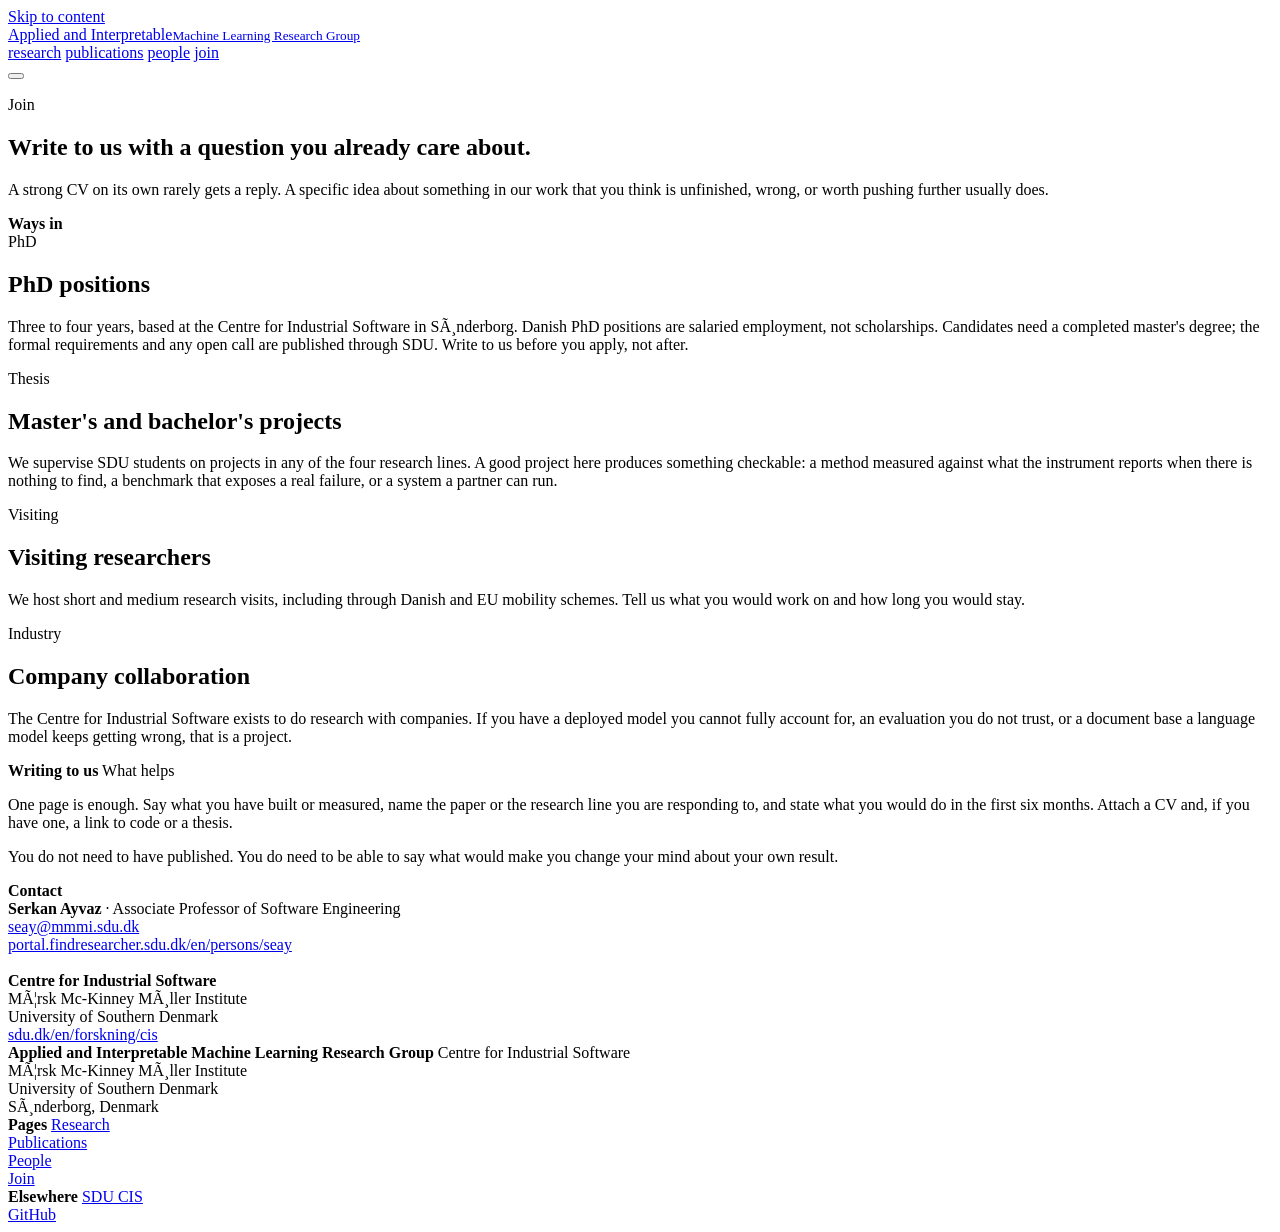
==== join/index.html @ 9c27f24e "Replace the SVG favicon with a black/white .ico that follows the theme" ====
<!doctype html>
<html lang="en">
<head>
<meta charset="utf-8">
<meta name="viewport" content="width=device-width, initial-scale=1">
<script>(function(){try{var t=localStorage.getItem("aiml-theme");if(t!=="light"&&t!=="dark"){t=matchMedia("(prefers-color-scheme: dark)").matches?"dark":"light";}document.documentElement.setAttribute("data-theme",t)}catch(e){}})();</script>
<title>Join &middot; Applied and Interpretable Machine Learning Research Group</title>
<meta name="description" content="PhD positions, master's theses and industry collaboration with the Applied and Interpretable Machine Learning Research Group at SDU.">
<link rel="icon" href="/assets/img/favicon-v3.ico" data-favicon>
<link rel="apple-touch-icon" href="/assets/img/apple-touch-icon.png">
<link rel="preconnect" href="https://fonts.googleapis.com">
<link rel="preconnect" href="https://fonts.gstatic.com" crossorigin>
<link href="https://fonts.googleapis.com/css2?family=IBM+Plex+Mono:wght@400;500&family=IBM+Plex+Sans:wght@400;500;600&family=Newsreader:ital,opsz,wght@0,6..72,300;0,6..72,400;0,6..72,600;1,6..72,300&display=swap" rel="stylesheet">
<link rel="stylesheet" href="/assets/css/site.css">
</head>
<body>

<a class="skip" href="#main">Skip to content</a>

<header class="masthead">
  <div class="shell">
    <a class="mark" href="/"><span class="mark-glyph" aria-hidden="true"></span><span class="mark-text">Applied and Interpretable<small>Machine Learning Research Group</small></span></a>
    <nav class="nav" aria-label="Primary">
      <a href="/research/">research</a>
      <a href="/publications/">publications</a>
      <a href="/people/">people</a>
      <a class="on" aria-current="page" href="/join/">join</a>
    </nav>
    <button class="theme" type="button" data-theme-toggle aria-label="Switch theme"></button>
  </div>
</header>

<main id="main">

  <section class="pagehead">
    <div class="shell">
      <p class="kicker">Join</p>
      <h1>Write to us with a question you already care about.</h1>
      <p class="standfirst">A strong CV on its own rarely gets a reply. A specific idea about something in our work that you think is unfinished, wrong, or worth pushing further usually does.</p>
    </div>
  </section>

  <section class="band">
    <div class="shell">
      <div class="margin">
        <b>Ways in</b>
      </div>
      <div class="column">
        <div class="entries">

          <div class="entry">
            <div class="entry-key">PhD</div>
            <div class="entry-body">
              <h2 class="h3">PhD positions</h2>
              <p>Three to four years, based at the Centre for Industrial Software in SÃ¸nderborg. Danish PhD positions are salaried employment, not scholarships. Candidates need a completed master's degree; the formal requirements and any open call are published through SDU. Write to us before you apply, not after.</p>
            </div>
          </div>

          <div class="entry">
            <div class="entry-key">Thesis</div>
            <div class="entry-body">
              <h2 class="h3">Master's and bachelor's projects</h2>
              <p>We supervise SDU students on projects in any of the four research lines. A good project here produces something checkable: a method measured against what the instrument reports when there is nothing to find, a benchmark that exposes a real failure, or a system a partner can run.</p>
            </div>
          </div>

          <div class="entry">
            <div class="entry-key">Visiting</div>
            <div class="entry-body">
              <h2 class="h3">Visiting researchers</h2>
              <p>We host short and medium research visits, including through Danish and EU mobility schemes. Tell us what you would work on and how long you would stay.</p>
            </div>
          </div>

          <div class="entry">
            <div class="entry-key">Industry</div>
            <div class="entry-body">
              <h2 class="h3">Company collaboration</h2>
              <p>The Centre for Industrial Software exists to do research with companies. If you have a deployed model you cannot fully account for, an evaluation you do not trust, or a document base a language model keeps getting wrong, that is a project.</p>
            </div>
          </div>

        </div>
      </div>
    </div>
  </section>

  <section class="band">
    <div class="shell">
      <div class="margin">
        <b>Writing to us</b>
        What helps
      </div>
      <div class="column">
        <div class="prose">
          <p>One page is enough. Say what you have built or measured, name the paper or the research line you are responding to, and state what you would do in the first six months. Attach a CV and, if you have one, a link to code or a thesis.</p>
          <p>You do not need to have published. You do need to be able to say what would make you change your mind about your own result.</p>
        </div>
      </div>
    </div>
  </section>

  <section class="band">
    <div class="shell">
      <div class="margin">
        <b>Contact</b>
      </div>
      <div class="column">
        <div class="contact">
          <b>Serkan Ayvaz</b> &middot; Associate Professor of Software Engineering<br>
          <a href="mailto:seay@mmmi.sdu.dk">seay@mmmi.sdu.dk</a><br>
          <a href="https://portal.findresearcher.sdu.dk/en/persons/seay">portal.findresearcher.sdu.dk/en/persons/seay</a><br><br>
          <b>Centre for Industrial Software</b><br>
          MÃ¦rsk Mc-Kinney MÃ¸ller Institute<br>
          University of Southern Denmark<br>
          <a href="https://www.sdu.dk/en/forskning/cis">sdu.dk/en/forskning/cis</a>
        </div>
      </div>
    </div>
  </section>

</main>

<footer class="footer">
  <div class="shell">
    <div>
      <b>Applied and Interpretable Machine Learning Research Group</b>
      Centre for Industrial Software<br>
      MÃ¦rsk Mc-Kinney MÃ¸ller Institute<br>
      University of Southern Denmark<br>
      SÃ¸nderborg, Denmark
    </div>
    <div>
      <b>Pages</b>
      <a href="/research/">Research</a><br>
      <a href="/publications/">Publications</a><br>
      <a href="/people/">People</a><br>
      <a href="/join/">Join</a>
    </div>
    <div>
      <b>Elsewhere</b>
      <a href="https://www.sdu.dk/en/forskning/cis">SDU CIS</a><br>
      <a href="https://github.com/aiml-sdu">GitHub</a>
    </div>
  </div>
</footer>

<script src="/assets/js/theme.js"></script>
</body>
</html>
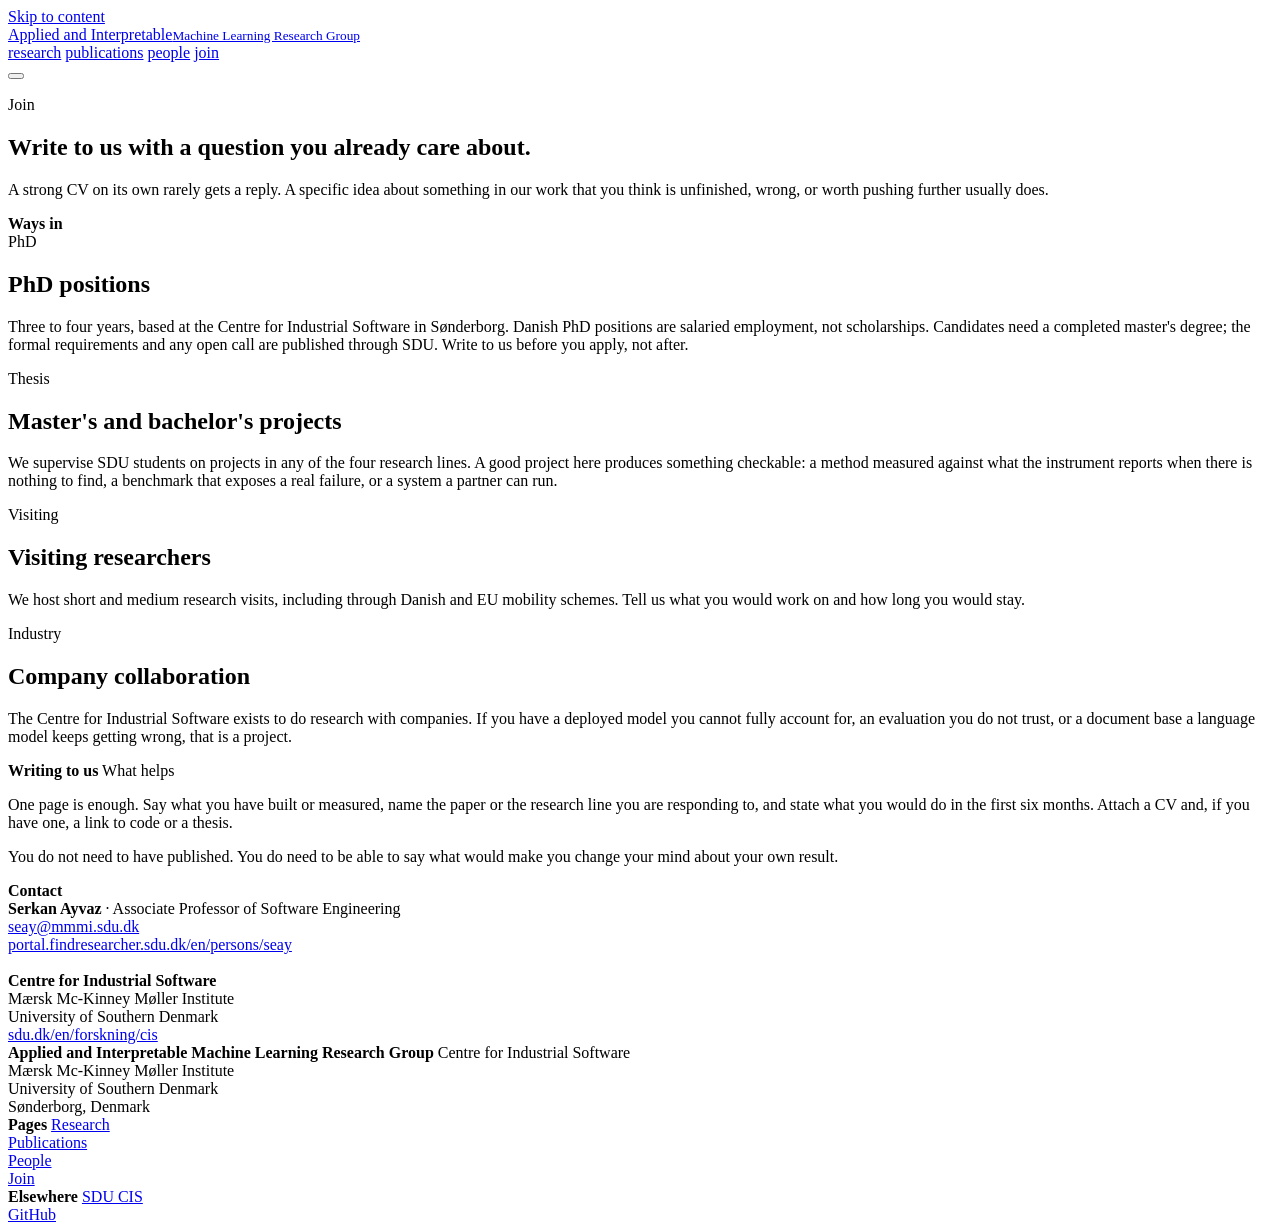
==== commit 5ce11ea7: "Address favicon review feedback" ====
--- a/join/index.html
+++ b/join/index.html
@@ -52,7 +52,7 @@
             <div class="entry-key">PhD</div>
             <div class="entry-body">
               <h2 class="h3">PhD positions</h2>
-              <p>Three to four years, based at the Centre for Industrial Software in SÃ¸nderborg. Danish PhD positions are salaried employment, not scholarships. Candidates need a completed master's degree; the formal requirements and any open call are published through SDU. Write to us before you apply, not after.</p>
+              <p>Three to four years, based at the Centre for Industrial Software in Sønderborg. Danish PhD positions are salaried employment, not scholarships. Candidates need a completed master's degree; the formal requirements and any open call are published through SDU. Write to us before you apply, not after.</p>
             </div>
           </div>
 
@@ -111,7 +111,7 @@
           <a href="mailto:seay@mmmi.sdu.dk">seay@mmmi.sdu.dk</a><br>
           <a href="https://portal.findresearcher.sdu.dk/en/persons/seay">portal.findresearcher.sdu.dk/en/persons/seay</a><br><br>
           <b>Centre for Industrial Software</b><br>
-          MÃ¦rsk Mc-Kinney MÃ¸ller Institute<br>
+          Mærsk Mc-Kinney Møller Institute<br>
           University of Southern Denmark<br>
           <a href="https://www.sdu.dk/en/forskning/cis">sdu.dk/en/forskning/cis</a>
         </div>
@@ -126,9 +126,9 @@
     <div>
       <b>Applied and Interpretable Machine Learning Research Group</b>
       Centre for Industrial Software<br>
-      MÃ¦rsk Mc-Kinney MÃ¸ller Institute<br>
+      Mærsk Mc-Kinney Møller Institute<br>
       University of Southern Denmark<br>
-      SÃ¸nderborg, Denmark
+      Sønderborg, Denmark
     </div>
     <div>
       <b>Pages</b>
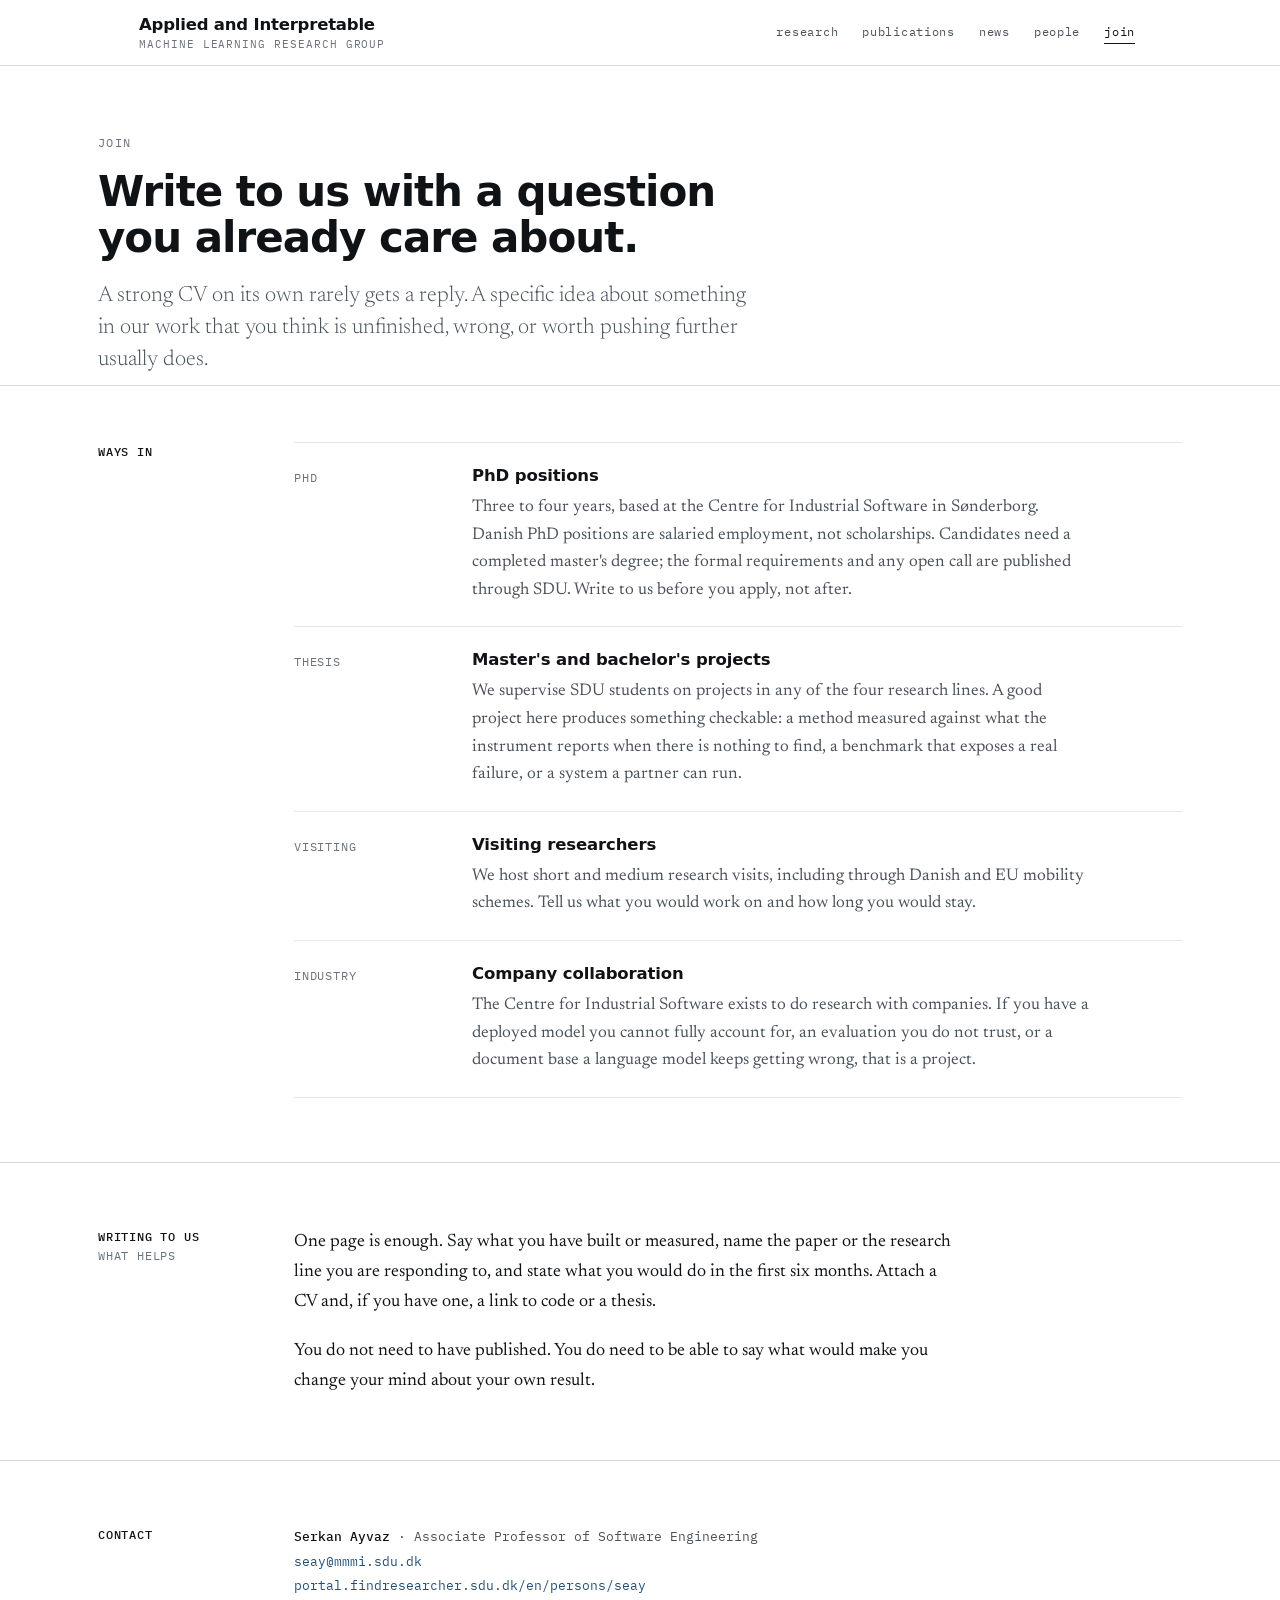
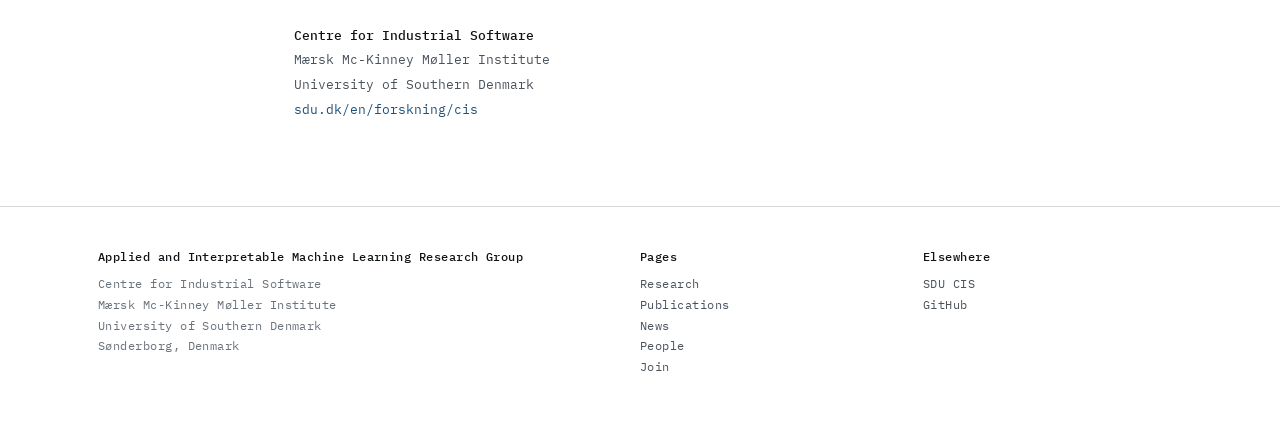
==== commit 0463346a: "Add a news page and a news section on the homepage Restore /news/ as a real page: papers, people, gr" ====
--- a/join/index.html
+++ b/join/index.html
@@ -23,6 +23,7 @@
     <nav class="nav" aria-label="Primary">
       <a href="/research/">research</a>
       <a href="/publications/">publications</a>
+      <a href="/news/">news</a>
       <a href="/people/">people</a>
       <a class="on" aria-current="page" href="/join/">join</a>
     </nav>
@@ -134,6 +135,7 @@
       <b>Pages</b>
       <a href="/research/">Research</a><br>
       <a href="/publications/">Publications</a><br>
+      <a href="/news/">News</a><br>
       <a href="/people/">People</a><br>
       <a href="/join/">Join</a>
     </div>
--- a/assets/css/site.css
+++ b/assets/css/site.css
@@ -0,0 +1,916 @@
+/* ============================================================
+   Applied and Interpretable Machine Learning Group
+   Centre for Industrial Software, University of Southern Denmark
+
+   Design notes
+   - Palette is the diverging colormap every attribution figure
+     uses: a neutral paper midpoint, a cool pole, a warm pole.
+   - Structure is an annotation gutter. Content sits to the right
+     of a margin that carries the metadata, the way a read model
+     carries its notes.
+   - One superfamily for structure (IBM Plex), one reading serif
+     for prose (Newsreader). Nothing else.
+   ============================================================ */
+
+/* Light is the default and it is white. Every text colour below clears
+   WCAG AA against its background, including the small mono utility
+   layer, which is where a palette like this usually fails. Measured
+   ratios are in the comments. */
+:root {
+  --paper:    #ffffff;
+  --raised:   #f6f6f4;
+  --ink:      #101316;  /* 18.6:1 */
+  --ink-2:    #4a525a;  /*  7.9:1 */
+  --ink-3:    #6a727a;  /*  4.9:1 */
+  --rule:     #d8d8d4;
+  --rule-2:   #e7e7e3;
+  --cool:     #215079;  /*  8.4:1 */
+  --warm:     #8f3823;  /*  7.6:1 */
+
+  --sans: "IBM Plex Sans", ui-sans-serif, system-ui, -apple-system, "Segoe UI", sans-serif;
+  --serif: "Newsreader", Georgia, "Times New Roman", serif;
+  --mono: "IBM Plex Mono", ui-monospace, "SF Mono", Menlo, Consolas, monospace;
+
+  --maxw: 1140px;
+  --gutter: 156px;
+  --gap: 40px;
+
+  /* Height of the sticky masthead. Every study URL and every citation author
+     link is a fragment, so anchored targets are offset by this; if the two
+     drift apart, anchors land underneath the header. Redeclared at each
+     breakpoint where the masthead changes rows, immediately below. */
+  --masthead: 66px;
+}
+
+/* System preference, unless the reader has explicitly chosen light. */
+@media (prefers-color-scheme: dark) {
+  :root:not([data-theme="light"]) {
+    --paper:  #101214;
+    --raised: #171a1c;
+    --ink:    #eceeec;  /* 16.1:1 */
+    --ink-2:  #a8b0b7;  /*  8.5:1 */
+    --ink-3:  #8a9299;  /*  6.0:1 */
+    --rule:   #2b3033;
+    --rule-2: #1e2225;
+    --cool:   #8ab8de;  /*  8.9:1 */
+    --warm:   #e0937a;  /*  7.7:1 */
+  }
+}
+
+/* Explicit choice always wins. Must follow the media query. */
+:root[data-theme="dark"] {
+  --paper:  #101214;
+  --raised: #171a1c;
+  --ink:    #eceeec;
+  --ink-2:  #a8b0b7;
+  --ink-3:  #8a9299;
+  --rule:   #2b3033;
+  --rule-2: #1e2225;
+  --cool:   #8ab8de;
+  --warm:   #e0937a;
+}
+
+* { box-sizing: border-box; }
+
+html {
+  scroll-behavior: smooth;
+  -webkit-text-size-adjust: 100%;
+}
+
+body {
+  margin: 0;
+  background: var(--paper);
+  color: var(--ink);
+  font-family: var(--sans);
+  font-size: 17px;
+  line-height: 1.6;
+  -webkit-font-smoothing: antialiased;
+  text-rendering: optimizeLegibility;
+}
+
+img { max-width: 100%; display: block; }
+
+a { color: var(--cool); text-decoration: none; }
+a:hover { text-decoration: underline; text-underline-offset: 3px; }
+
+:focus-visible {
+  outline: 2px solid var(--cool);
+  outline-offset: 3px;
+}
+
+.skip {
+  position: absolute;
+  left: -9999px;
+  top: 0;
+  background: var(--ink);
+  color: var(--paper);
+  padding: 10px 16px;
+  z-index: 100;
+  font-family: var(--mono);
+  font-size: 12px;
+}
+.skip:focus { left: 0; }
+
+/* ---------- shared shell ---------- */
+
+.shell {
+  max-width: var(--maxw);
+  margin: 0 auto;
+  padding: 0 28px;
+}
+
+/* ---------- masthead ---------- */
+
+.masthead {
+  border-bottom: 1px solid var(--rule);
+  background: var(--paper);
+  position: sticky;
+  top: 0;
+  z-index: 50;
+}
+
+.masthead .shell {
+  display: flex;
+  align-items: center;
+  gap: 28px;
+  padding-top: 15px;
+  padding-bottom: 15px;
+  flex-wrap: wrap;
+}
+
+/* The mark spells the two adjectives out. The acronym lives in the URL
+   and the email, not here: "AIML" on its own reads as artificial
+   intelligence and machine learning, which loses both of the words the
+   group is actually named for. */
+.mark {
+  display: flex;
+  align-items: center;
+  gap: 12px;
+  font-family: var(--sans);
+  font-weight: 600;
+  font-size: 16.5px;
+  letter-spacing: -0.012em;
+  line-height: 1.2;
+  color: var(--ink);
+}
+
+/* The glyph is a mask, not an image, so one file follows the theme
+   instead of shipping a light copy and a dark copy that drift apart. */
+.mark-glyph {
+  width: 29px;
+  height: 29px;
+  flex: none;
+  background: currentColor;
+  -webkit-mask: url(/assets/img/mark.svg) center / contain no-repeat;
+  mask: url(/assets/img/mark.svg) center / contain no-repeat;
+}
+.mark:hover { text-decoration: none; }
+
+.mark-text { display: block; }
+
+.mark small {
+  display: block;
+  font-family: var(--mono);
+  font-weight: 400;
+  font-size: 10.5px;
+  letter-spacing: 0.09em;
+  text-transform: uppercase;
+  color: var(--ink-3);
+  margin-top: 3px;
+}
+
+.nav {
+  margin-left: auto;
+  display: flex;
+  /* Five items at 12px mono need about 330px. It wrapped at six and could
+     still wrap on a narrow phone, so the wrap stays. */
+  flex-wrap: wrap;
+  gap: 24px;
+  font-family: var(--mono);
+  font-size: 12px;
+  letter-spacing: 0.06em;
+  text-transform: lowercase;
+}
+
+.nav a { color: var(--ink-2); }
+.nav a:hover { color: var(--ink); text-decoration: none; }
+.nav a.on { color: var(--ink); border-bottom: 1px solid var(--ink); padding-bottom: 2px; }
+
+/* Two states, not three: a sun and a crescent, masked over currentColor
+   like the wordmark glyph so the control is drawn in the theme it sets.
+   The glyph keys off the root attribute rather than the button's own, so
+   the inline head script has already chosen it before first paint. */
+.theme {
+  width: 19px;
+  height: 19px;
+  padding: 0;
+  border: 0;
+  flex: none;
+  align-self: center;
+  cursor: pointer;
+  background: var(--ink-3);
+  -webkit-mask: url(/assets/img/theme-light.svg) center / contain no-repeat;
+  mask: url(/assets/img/theme-light.svg) center / contain no-repeat;
+  transition: background-color .15s ease;
+}
+.theme:hover { background: var(--ink); }
+
+:root[data-theme="dark"] .theme {
+  -webkit-mask-image: url(/assets/img/theme-dark.svg);
+  mask-image: url(/assets/img/theme-dark.svg);
+}
+
+/* The paper figures run from 2.5:1 to 4.4:1. Fitted to a phone's width the
+   widest becomes a 67px smudge, so below 600px they keep a legible width and
+   the frame scrolls instead. The clipped edge inside the border is the cue. */
+/* The mark and the nav stop sharing a row at about 650px, which adds a row
+   and the shell's 28px gap to the masthead. */
+@media (max-width: 719px) {
+  :root { --masthead: 113px; }
+}
+
+@media (max-width: 600px) {
+  :root { --masthead: 130px; }
+
+  .plate.full { overflow-x: auto; -webkit-overflow-scrolling: touch; padding: 14px; }
+  .plate.full img { min-width: 660px; }
+
+  .masthead .shell { padding-bottom: 14px; }
+  /* order pulls the nav below, so the toggle rides on the mark's line instead
+     of taking a row of its own under a wrapped nav. */
+  /* Five items take about 270px of text. They have to share one row on a
+     phone, or the masthead grows a row and --masthead above is wrong, so the
+     gap is a minimum and the row is spread across the width instead. */
+  .nav { order: 1; margin-left: 0; width: 100%; gap: 12px 10px; margin-top: 14px; justify-content: space-between; }
+  .theme { margin-left: auto; }
+}
+
+/* Below about 375px the row only fits with tighter tracking. */
+@media (max-width: 374px) {
+  .nav { letter-spacing: 0.02em; }
+}
+
+/* ---------- hero ---------- */
+
+.hero { padding: 72px 0 0; }
+
+.hero-name {
+  font-family: var(--sans);
+  font-weight: 600;
+  font-size: clamp(29px, 4.9vw, 52px);
+  line-height: 1.04;
+  letter-spacing: -0.026em;
+  text-wrap: balance;
+  margin: 0;
+  max-width: 17ch;
+}
+
+.hero-name .q { color: var(--ink-2); }
+
+.hero-lead {
+  font-family: var(--serif);
+  font-weight: 300;
+  font-size: clamp(19px, 2.3vw, 25px);
+  line-height: 1.42;
+  color: var(--ink);
+  max-width: 46ch;
+  text-wrap: pretty;
+  margin: 28px 0 0;
+}
+
+.hero-figure { margin-top: 56px; }
+
+/* ---------- annotation gutter ---------- */
+
+.band {
+  padding: 64px 0;
+  border-top: 1px solid var(--rule);
+}
+
+
+.band .shell {
+  display: grid;
+  gap: var(--gap);
+  grid-template-columns: 1fr;
+}
+
+@media (min-width: 900px) {
+  .band .shell {
+    grid-template-columns: var(--gutter) minmax(0, 1fr);
+  }
+}
+
+.margin {
+  font-family: var(--mono);
+  font-size: 11.5px;
+  line-height: 1.7;
+  letter-spacing: 0.07em;
+  text-transform: uppercase;
+  color: var(--ink-3);
+}
+
+.margin b {
+  display: block;
+  color: var(--ink);
+  font-weight: 500;
+}
+
+.margin em {
+  display: block;
+  font-style: normal;
+  text-transform: none;
+  letter-spacing: 0.01em;
+  color: var(--ink-3);
+  margin-top: 10px;
+  line-height: 1.65;
+}
+
+.column { min-width: 0; }
+
+/* ---------- prose ---------- */
+
+.prose {
+  font-family: var(--serif);
+  font-size: 18px;
+  line-height: 1.68;
+  color: var(--ink);
+  max-width: 66ch;
+}
+
+.prose p { margin: 0 0 18px; }
+.prose p:last-child { margin-bottom: 0; }
+.prose strong { font-weight: 600; }
+.prose a { border-bottom: 1px solid var(--rule); }
+
+.h2 {
+  font-family: var(--sans);
+  font-weight: 600;
+  font-size: clamp(21px, 2.7vw, 29px);
+  line-height: 1.2;
+  letter-spacing: -0.018em;
+  text-wrap: balance;
+  margin: 0 0 20px;
+  max-width: 26ch;
+}
+
+.h3 {
+  font-family: var(--sans);
+  font-weight: 600;
+  font-size: 16.5px;
+  line-height: 1.35;
+  letter-spacing: -0.008em;
+  text-wrap: balance;
+  margin: 0 0 7px;
+  color: var(--ink);
+}
+
+/* ---------- entry list (research lines on the home page, openings on
+   join, the index on 404) ---------- */
+
+.entries { border-top: 1px solid var(--rule-2); }
+
+.entry {
+  display: grid;
+  gap: 6px 28px;
+  padding: 22px 0;
+  border-bottom: 1px solid var(--rule-2);
+  grid-template-columns: 1fr;
+}
+
+@media (min-width: 720px) {
+  .entry { grid-template-columns: 150px minmax(0, 1fr); }
+}
+
+.entry-key {
+  font-family: var(--mono);
+  font-size: 11.5px;
+  letter-spacing: 0.07em;
+  text-transform: uppercase;
+  color: var(--ink-3);
+  padding-top: 4px;
+}
+
+.entry-body p {
+  margin: 0;
+  font-family: var(--serif);
+  font-size: 17px;
+  line-height: 1.62;
+  color: var(--ink-2);
+  max-width: 62ch;
+}
+
+.entry-body p a { color: var(--cool); }
+
+/* ---------- publications ---------- */
+
+.pub {
+  padding: 20px 0;
+  border-bottom: 1px solid var(--rule-2);
+  display: grid;
+  gap: 4px 28px;
+  grid-template-columns: 1fr;
+}
+
+@media (min-width: 720px) {
+  .pub { grid-template-columns: 78px minmax(0, 1fr); }
+}
+
+.pub-year {
+  font-family: var(--mono);
+  font-size: 12px;
+  color: var(--ink-3);
+  padding-top: 3px;
+}
+
+.pub-title {
+  font-family: var(--sans);
+  font-weight: 500;
+  font-size: 16.5px;
+  line-height: 1.4;
+  color: var(--ink);
+  margin: 0 0 4px;
+  letter-spacing: -0.008em;
+}
+
+.pub-title a { color: inherit; text-decoration: none; border-bottom: 1px solid var(--rule); }
+.pub-title a:hover { border-bottom-color: var(--ink); }
+
+/* One citation shape everywhere: title, then every author in published
+   order, then venue. Authors sit above the venue because the author line
+   is the longest and wraps; keeping it out of the venue line means the
+   venue never breaks mid-name. Group members are links, nothing is bold:
+   with seven members on a paper, bolding half an author list is louder
+   than the paper. */
+.pub-authors {
+  font-family: var(--sans);
+  font-size: 13.5px;
+  line-height: 1.5;
+  color: var(--ink-2);
+  margin: 0 0 3px;
+  max-width: 74ch;
+}
+
+.pub-authors a {
+  color: var(--ink);
+  border-bottom: 1px solid var(--rule-2);
+}
+.pub-authors a:hover { border-bottom-color: var(--ink-3); }
+
+.pub-meta {
+  font-family: var(--sans);
+  font-size: 14px;
+  color: var(--ink-2);
+  margin: 0;
+}
+
+.pub-meta .venue { font-style: italic; }
+
+.tag {
+  display: inline-block;
+  font-family: var(--mono);
+  font-size: 10px;
+  letter-spacing: 0.08em;
+  text-transform: uppercase;
+  color: var(--ink-3);
+  border: 1px solid var(--rule);
+  padding: 1px 6px;
+  margin-left: 8px;
+  vertical-align: 1.5px;
+}
+
+
+/* ---------- news ---------- */
+
+/* Same rail as a citation: the date where the year sits, and a kind label
+   under it in the shape of .tag. The label is the whole of the marking; no
+   emoji, no colour per kind, because the sentence says what happened. */
+.news { border-top: 1px solid var(--rule-2); }
+
+.news-item {
+  padding: 18px 0;
+  border-bottom: 1px solid var(--rule-2);
+  display: grid;
+  gap: 6px 28px;
+  grid-template-columns: 1fr;
+}
+
+@media (min-width: 720px) {
+  .news-item { grid-template-columns: 96px minmax(0, 1fr); }
+}
+
+.news-date {
+  font-family: var(--mono);
+  font-size: 12px;
+  color: var(--ink-3);
+  padding-top: 3px;
+  display: flex;
+  flex-wrap: wrap;
+  align-items: baseline;
+  gap: 6px 10px;
+}
+
+@media (min-width: 720px) {
+  .news-date { flex-direction: column; align-items: flex-start; }
+}
+
+.news-date .tag { margin-left: 0; }
+
+.news-text {
+  margin: 0;
+  font-family: var(--serif);
+  font-size: 17px;
+  line-height: 1.6;
+  color: var(--ink);
+  max-width: 64ch;
+}
+
+.news-text a { border-bottom: 1px solid var(--rule); }
+.news-text a:hover { text-decoration: none; border-bottom-color: var(--cool); }
+
+/* ---------- people ---------- */
+
+.roster {
+  display: grid;
+  gap: 30px 28px;
+  grid-template-columns: repeat(auto-fill, minmax(205px, 1fr));
+}
+
+/* a single person, so the card does not stretch across the column */
+.roster.solo { grid-template-columns: minmax(205px, 250px); }
+
+/* Each person opens with a rule, so the column reads as a list whether
+   or not a photograph exists yet. People without one simply have no
+   image block; there is no placeholder box to look at. */
+/* Author names in a citation link to the person's card, so the card is an
+   anchor target and has to clear the sticky masthead. */
+.person {
+  border-top: 1px solid var(--rule);
+  padding-top: 14px;
+  scroll-margin-top: calc(var(--masthead) + 22px);
+}
+
+.person .portrait {
+  aspect-ratio: 1 / 1;
+  max-width: 128px;
+  background: var(--raised);
+  margin-bottom: 13px;
+  overflow: hidden;
+}
+
+.person .portrait img { width: 100%; height: 100%; object-fit: cover; }
+
+/* Reserved, not missing. A hairline says the slot is deliberate, and the figure
+   is drawn in the mark's own vocabulary: two hard-edged pieces held apart by an
+   equal gap. */
+.person .portrait.pending {
+  display: grid;
+  place-items: center;
+  box-shadow: inset 0 0 0 1px var(--rule);
+}
+
+.person .portrait.pending svg {
+  width: 62%;
+  height: auto;
+  fill: var(--rule);
+}
+
+.person .name {
+  font-family: var(--sans);
+  font-weight: 600;
+  font-size: 16px;
+  letter-spacing: -0.01em;
+  margin: 0 0 2px;
+}
+
+.person .role {
+  font-family: var(--mono);
+  font-size: 11px;
+  letter-spacing: 0.06em;
+  text-transform: uppercase;
+  color: var(--ink-3);
+  margin: 0 0 6px;
+}
+
+.person .line {
+  font-family: var(--serif);
+  font-size: 15px;
+  line-height: 1.5;
+  color: var(--ink-2);
+  margin: 0;
+}
+
+.person .links {
+  font-family: var(--mono);
+  font-size: 11px;
+  margin-top: 8px;
+  display: flex;
+  gap: 12px;
+  flex-wrap: wrap;
+}
+
+/* ---------- figures ---------- */
+
+.figure { margin: 0; }
+
+.frame {
+  border: 1px solid var(--rule);
+  background: var(--raised);
+  overflow: hidden;
+}
+
+.frame img { width: 100%; height: auto; }
+
+/* Photographs are cropped in the file, not by the frame, so nobody is
+   ever cut off at the knees by a breakpoint. */
+
+.caption {
+  font-family: var(--mono);
+  font-size: 11px;
+  letter-spacing: 0.05em;
+  color: var(--ink-3);
+  margin-top: 10px;
+  line-height: 1.6;
+}
+
+/* ---------- call strip ---------- */
+
+.strip {
+  border-top: 1px solid var(--ink);
+  border-bottom: 1px solid var(--rule);
+  padding: 44px 0;
+}
+
+.strip .shell {
+  display: flex;
+  gap: 28px;
+  align-items: baseline;
+  flex-wrap: wrap;
+}
+
+.strip .line {
+  font-family: var(--serif);
+  font-size: clamp(20px, 2.6vw, 27px);
+  font-weight: 300;
+  line-height: 1.35;
+  margin: 0;
+  max-width: 40ch;
+  text-wrap: balance;
+}
+
+.strip .to { margin-left: auto; }
+
+.arrow {
+  font-family: var(--mono);
+  font-size: 13px;
+  letter-spacing: 0.06em;
+  color: var(--ink);
+  border-bottom: 1px solid var(--ink);
+  padding-bottom: 3px;
+  white-space: nowrap;
+}
+.arrow:hover { color: var(--cool); border-color: var(--cool); text-decoration: none; }
+
+/* ---------- contact block ---------- */
+
+.contact {
+  font-family: var(--mono);
+  font-size: 13px;
+  line-height: 1.9;
+  color: var(--ink-2);
+}
+.contact b { color: var(--ink); font-weight: 500; }
+
+/* ---------- footer ---------- */
+
+.footer {
+  border-top: 1px solid var(--rule);
+  padding: 40px 0 64px;
+  margin-top: 20px;
+}
+
+.footer .shell {
+  display: grid;
+  gap: 24px;
+  grid-template-columns: 1fr;
+  font-family: var(--mono);
+  font-size: 11.5px;
+  line-height: 1.8;
+  letter-spacing: 0.04em;
+  color: var(--ink-3);
+}
+
+@media (min-width: 720px) {
+  .footer .shell { grid-template-columns: 2fr 1fr 1fr; }
+}
+
+.footer b { display: block; color: var(--ink); font-weight: 500; margin-bottom: 6px; }
+.footer a { color: var(--ink-2); }
+.footer a:hover { color: var(--ink); }
+
+/* ---------- page header (inner pages) ---------- */
+
+.pagehead { padding: 68px 0 8px; }
+
+.pagehead .kicker {
+  font-family: var(--mono);
+  font-size: 11.5px;
+  letter-spacing: 0.12em;
+  text-transform: uppercase;
+  color: var(--ink-3);
+  margin: 0 0 16px;
+}
+
+.pagehead h1 {
+  font-family: var(--sans);
+  font-weight: 600;
+  font-size: clamp(26px, 4vw, 42px);
+  line-height: 1.1;
+  letter-spacing: -0.024em;
+  text-wrap: balance;
+  margin: 0;
+  max-width: 22ch;
+}
+
+.pagehead .standfirst {
+  font-family: var(--serif);
+  font-weight: 300;
+  font-size: clamp(18px, 2.1vw, 22px);
+  line-height: 1.45;
+  color: var(--ink-2);
+  max-width: 54ch;
+  margin: 20px 0 0;
+  text-wrap: pretty;
+}
+
+/* ---------- utilities ---------- */
+
+.more { margin: 22px 0 0; }
+.pagehead + .band { padding-top: 56px; }
+
+/* Draft markers. Deliberately quiet: they are notes to the editor, not
+   warnings to the reader. Nothing published should carry one; if you can
+   see one on the live site, it is a bug in the review, not a feature. */
+.todo {
+  font-family: var(--mono);
+  font-size: 10.5px;
+  letter-spacing: 0.06em;
+  text-transform: uppercase;
+  color: var(--ink-3);
+  border-bottom: 1px dashed var(--ink-3);
+  padding-bottom: 1px;
+  display: inline-block;
+}
+
+@media (prefers-reduced-motion: reduce) {
+  html { scroll-behavior: auto; }
+  * { animation-duration: 0.01ms !important; transition-duration: 0.01ms !important; }
+}
+
+/* ---------- studies ---------- */
+
+/* A study sits inside the research line it belongs to, on the same page,
+   rather than on a page of its own. Four studies on four URLs could not be
+   compared without four page loads, and each one needed a masthead, a
+   pagehead and a footer to carry two hundred words. */
+
+/* Offset from --masthead rather than a number of its own, so the two cannot
+   drift. The 22px is breathing room above the heading. */
+.study {
+  scroll-margin-top: calc(var(--masthead) + 22px);
+  border-top: 1px solid var(--rule);
+  padding-top: 26px;
+  margin-top: 44px;
+}
+
+.study-key {
+  font-family: var(--mono);
+  font-size: 11px;
+  letter-spacing: 0.08em;
+  text-transform: uppercase;
+  color: var(--ink-3);
+  margin: 0 0 6px;
+}
+
+/* Between .h2 (a research line) and .h3 (a slot label). */
+.study-title {
+  font-family: var(--sans);
+  font-weight: 600;
+  font-size: clamp(18px, 2vw, 21px);
+  line-height: 1.28;
+  letter-spacing: -0.014em;
+  text-wrap: balance;
+  margin: 0 0 8px;
+  max-width: 34ch;
+  color: var(--ink);
+}
+
+.study-line {
+  font-family: var(--serif);
+  font-size: 16.5px;
+  line-height: 1.5;
+  color: var(--ink-2);
+  margin: 0 0 22px;
+  max-width: 52ch;
+}
+
+/* Contents list. On a page this long the reader needs to see the shape of
+   it before committing to the scroll. */
+.jump {
+  font-family: var(--mono);
+  font-size: 12px;
+  line-height: 1.9;
+  color: var(--ink-3);
+  margin: 0;
+  padding: 0;
+  list-style: none;
+  columns: 2;
+  column-gap: 28px;
+}
+
+@media (max-width: 560px) {
+  .jump { columns: 1; }
+}
+
+/* A study is indented under the research line it belongs to. Indentation
+   rather than a leading dash: a dash at the start of a list item reads as
+   sentence punctuation instead of hierarchy. */
+.jump .sub { padding-left: 20px; }
+
+.jump a { color: var(--ink-2); border-bottom: 1px solid var(--rule-2); }
+.jump a:hover { color: var(--ink); border-bottom-color: var(--ink-3); }
+
+/* Every study carries the same three slots: the question, what was found,
+   and the paper. The template is the group's method made structural. */
+.slot {
+  border-top: 1px solid var(--rule-2);
+  padding: 20px 0;
+  display: grid;
+  gap: 4px 28px;
+  grid-template-columns: 1fr;
+}
+
+@media (min-width: 720px) {
+  .slot { grid-template-columns: 150px minmax(0, 1fr); }
+}
+
+.slot-key {
+  font-family: var(--mono);
+  font-size: 11.5px;
+  letter-spacing: 0.07em;
+  text-transform: uppercase;
+  color: var(--ink-3);
+  padding-top: 4px;
+}
+
+.slot-body p {
+  margin: 0 0 12px;
+  font-family: var(--serif);
+  font-size: 17px;
+  line-height: 1.62;
+  color: var(--ink);
+  max-width: 64ch;
+}
+.slot-body p:last-child { margin-bottom: 0; }
+.slot-body strong { font-weight: 600; }
+
+/* A citation inside a study slot takes the same shape as one on the
+   publications page, so the reader learns the format once. These have to
+   restate font and size because `.slot-body p` outranks `.pub-title` on
+   specificity and would otherwise set the citation in reading serif. */
+.slot-body .pub-title {
+  font-family: var(--sans);
+  font-weight: 500;
+  font-size: 16.5px;
+  line-height: 1.4;
+  letter-spacing: -0.008em;
+  margin: 0 0 4px;
+  max-width: 74ch;
+}
+
+.slot-body .pub-authors {
+  font-family: var(--sans);
+  font-weight: 400;
+  font-size: 13.5px;
+  line-height: 1.5;
+  color: var(--ink-2);
+  margin: 0 0 3px;
+  max-width: 74ch;
+}
+
+.slot-body .pub-meta {
+  font-family: var(--sans);
+  font-weight: 400;
+  font-size: 14px;
+  line-height: 1.5;
+  color: var(--ink-2);
+  margin: 0;
+  max-width: 74ch;
+}
+
+.plate.full {
+  background: #ffffff;
+  border: 1px solid var(--rule);
+  padding: 22px;
+}
+.plate.full img { width: 100%; height: auto; }
+
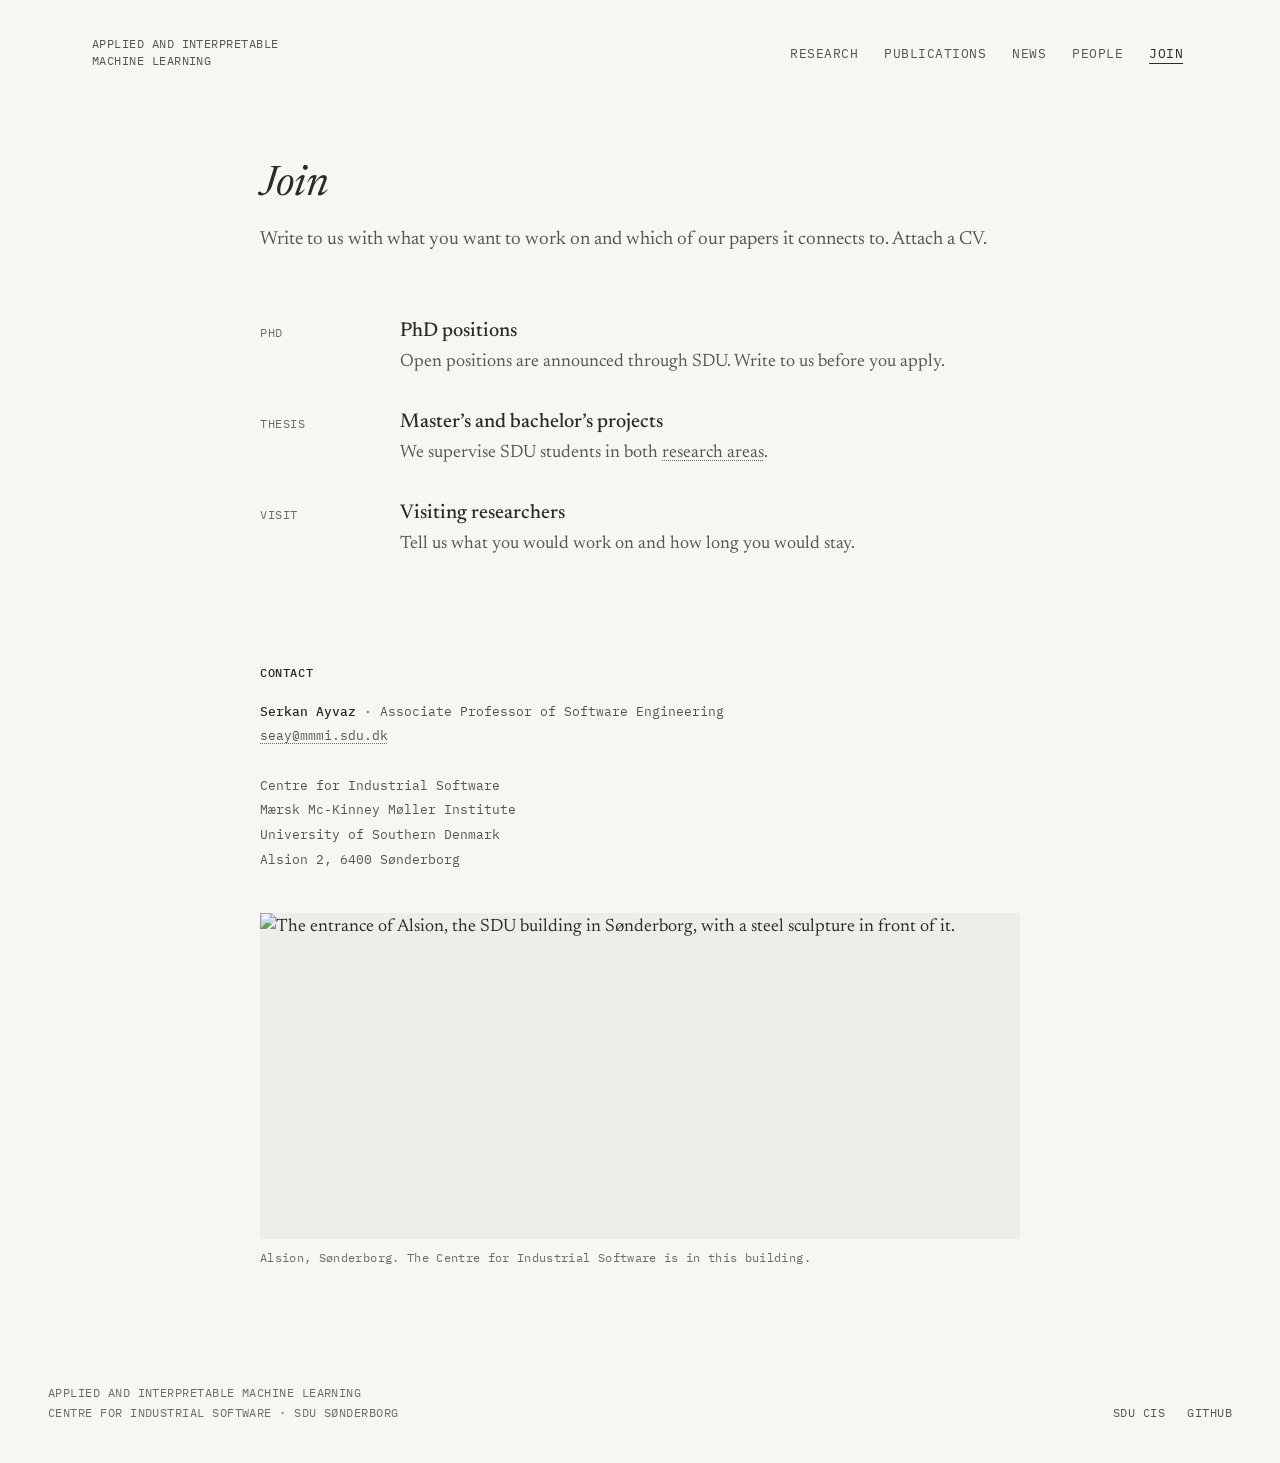
==== commit 236ba3b0: "Clean up the text, restructure research, and restyle the site Text: shorter, plain wording on every " ====
--- a/join/index.html
+++ b/join/index.html
@@ -5,12 +5,12 @@
 <meta name="viewport" content="width=device-width, initial-scale=1">
 <script>(function(){try{var t=localStorage.getItem("aiml-theme");if(t!=="light"&&t!=="dark"){t=matchMedia("(prefers-color-scheme: dark)").matches?"dark":"light";}document.documentElement.setAttribute("data-theme",t)}catch(e){}})();</script>
 <title>Join &middot; Applied and Interpretable Machine Learning Research Group</title>
-<meta name="description" content="PhD positions, master's theses and industry collaboration with the Applied and Interpretable Machine Learning Research Group at SDU.">
+<meta name="description" content="PhD positions, student projects and visits at the Applied and Interpretable Machine Learning group, SDU.">
 <link rel="icon" href="/assets/img/favicon-v3.ico" data-favicon>
 <link rel="apple-touch-icon" href="/assets/img/apple-touch-icon.png">
 <link rel="preconnect" href="https://fonts.googleapis.com">
 <link rel="preconnect" href="https://fonts.gstatic.com" crossorigin>
-<link href="https://fonts.googleapis.com/css2?family=IBM+Plex+Mono:wght@400;500&family=IBM+Plex+Sans:wght@400;500;600&family=Newsreader:ital,opsz,wght@0,6..72,300;0,6..72,400;0,6..72,600;1,6..72,300&display=swap" rel="stylesheet">
+<link href="https://fonts.googleapis.com/css2?family=IBM+Plex+Mono:wght@400;500&family=Newsreader:ital,opsz,wght@0,6..72,400;0,6..72,500;1,6..72,400;1,6..72,500&display=swap" rel="stylesheet">
 <link rel="stylesheet" href="/assets/css/site.css">
 </head>
 <body>
@@ -19,13 +19,13 @@
 
 <header class="masthead">
   <div class="shell">
-    <a class="mark" href="/"><span class="mark-glyph" aria-hidden="true"></span><span class="mark-text">Applied and Interpretable<small>Machine Learning Research Group</small></span></a>
+    <a class="mark" href="/"><span class="mark-glyph" aria-hidden="true"></span><span class="mark-text">Applied and Interpretable<br>Machine Learning</span></a>
     <nav class="nav" aria-label="Primary">
-      <a href="/research/">research</a>
-      <a href="/publications/">publications</a>
-      <a href="/news/">news</a>
-      <a href="/people/">people</a>
-      <a class="on" aria-current="page" href="/join/">join</a>
+      <a href="/research/">Research</a>
+      <a href="/publications/">Publications</a>
+      <a href="/news/">News</a>
+      <a href="/people/">People</a>
+      <a class="on" aria-current="page" href="/join/">Join</a>
     </nav>
     <button class="theme" type="button" data-theme-toggle aria-label="Switch theme"></button>
   </div>
@@ -35,17 +35,13 @@
 
   <section class="pagehead">
     <div class="shell">
-      <p class="kicker">Join</p>
-      <h1>Write to us with a question you already care about.</h1>
-      <p class="standfirst">A strong CV on its own rarely gets a reply. A specific idea about something in our work that you think is unfinished, wrong, or worth pushing further usually does.</p>
+      <h1>Join</h1>
+      <p class="standfirst">Write to us with what you want to work on and which of our papers it connects to. Attach a CV.</p>
     </div>
   </section>
 
   <section class="band">
     <div class="shell">
-      <div class="margin">
-        <b>Ways in</b>
-      </div>
       <div class="column">
         <div class="entries">
 
@@ -53,31 +49,23 @@
             <div class="entry-key">PhD</div>
             <div class="entry-body">
               <h2 class="h3">PhD positions</h2>
-              <p>Three to four years, based at the Centre for Industrial Software in Sønderborg. Danish PhD positions are salaried employment, not scholarships. Candidates need a completed master's degree; the formal requirements and any open call are published through SDU. Write to us before you apply, not after.</p>
+              <p>Open positions are announced through SDU. Write to us before you apply.</p>
             </div>
           </div>
 
           <div class="entry">
             <div class="entry-key">Thesis</div>
             <div class="entry-body">
-              <h2 class="h3">Master's and bachelor's projects</h2>
-              <p>We supervise SDU students on projects in any of the four research lines. A good project here produces something checkable: a method measured against what the instrument reports when there is nothing to find, a benchmark that exposes a real failure, or a system a partner can run.</p>
+              <h2 class="h3">Master&rsquo;s and bachelor&rsquo;s projects</h2>
+              <p>We supervise SDU students in both <a href="/research/">research areas</a>.</p>
             </div>
           </div>
 
           <div class="entry">
-            <div class="entry-key">Visiting</div>
+            <div class="entry-key">Visit</div>
             <div class="entry-body">
               <h2 class="h3">Visiting researchers</h2>
-              <p>We host short and medium research visits, including through Danish and EU mobility schemes. Tell us what you would work on and how long you would stay.</p>
-            </div>
-          </div>
-
-          <div class="entry">
-            <div class="entry-key">Industry</div>
-            <div class="entry-body">
-              <h2 class="h3">Company collaboration</h2>
-              <p>The Centre for Industrial Software exists to do research with companies. If you have a deployed model you cannot fully account for, an evaluation you do not trust, or a document base a language model keeps getting wrong, that is a project.</p>
+              <p>Tell us what you would work on and how long you would stay.</p>
             </div>
           </div>
 
@@ -88,34 +76,20 @@
 
   <section class="band">
     <div class="shell">
-      <div class="margin">
-        <b>Writing to us</b>
-        What helps
-      </div>
-      <div class="column">
-        <div class="prose">
-          <p>One page is enough. Say what you have built or measured, name the paper or the research line you are responding to, and state what you would do in the first six months. Attach a CV and, if you have one, a link to code or a thesis.</p>
-          <p>You do not need to have published. You do need to be able to say what would make you change your mind about your own result.</p>
-        </div>
-      </div>
-    </div>
-  </section>
-
-  <section class="band">
-    <div class="shell">
-      <div class="margin">
-        <b>Contact</b>
-      </div>
+      <div class="margin"><b>Contact</b></div>
       <div class="column">
         <div class="contact">
           <b>Serkan Ayvaz</b> &middot; Associate Professor of Software Engineering<br>
-          <a href="mailto:seay@mmmi.sdu.dk">seay@mmmi.sdu.dk</a><br>
-          <a href="https://portal.findresearcher.sdu.dk/en/persons/seay">portal.findresearcher.sdu.dk/en/persons/seay</a><br><br>
-          <b>Centre for Industrial Software</b><br>
-          Mærsk Mc-Kinney Møller Institute<br>
+          <a href="mailto:seay@mmmi.sdu.dk">seay@mmmi.sdu.dk</a><br><br>
+          Centre for Industrial Software<br>
+          M&aelig;rsk Mc-Kinney M&oslash;ller Institute<br>
           University of Southern Denmark<br>
-          <a href="https://www.sdu.dk/en/forskning/cis">sdu.dk/en/forskning/cis</a>
+          Alsion 2, 6400 S&oslash;nderborg
         </div>
+        <figure class="figure join-photo">
+          <div class="frame"><img src="/assets/img/campus-hero.jpeg" alt="The entrance of Alsion, the SDU building in S&oslash;nderborg, with a steel sculpture in front of it." width="2048" height="880" loading="lazy"></div>
+          <figcaption class="caption">Alsion, S&oslash;nderborg. The Centre for Industrial Software is in this building.</figcaption>
+        </figure>
       </div>
     </div>
   </section>
@@ -124,26 +98,8 @@
 
 <footer class="footer">
   <div class="shell">
-    <div>
-      <b>Applied and Interpretable Machine Learning Research Group</b>
-      Centre for Industrial Software<br>
-      Mærsk Mc-Kinney Møller Institute<br>
-      University of Southern Denmark<br>
-      Sønderborg, Denmark
-    </div>
-    <div>
-      <b>Pages</b>
-      <a href="/research/">Research</a><br>
-      <a href="/publications/">Publications</a><br>
-      <a href="/news/">News</a><br>
-      <a href="/people/">People</a><br>
-      <a href="/join/">Join</a>
-    </div>
-    <div>
-      <b>Elsewhere</b>
-      <a href="https://www.sdu.dk/en/forskning/cis">SDU CIS</a><br>
-      <a href="https://github.com/aiml-sdu">GitHub</a>
-    </div>
+    <p>Applied and Interpretable Machine Learning<br>Centre for Industrial Software &middot; SDU S&oslash;nderborg</p>
+    <p class="end"><a href="https://www.sdu.dk/en/forskning/cis">SDU CIS</a><a href="https://github.com/aiml-sdu">GitHub</a></p>
   </div>
 </footer>
 
--- a/assets/css/site.css
+++ b/assets/css/site.css
@@ -1,88 +1,62 @@
 /* ============================================================
-   Applied and Interpretable Machine Learning Group
+   Applied and Interpretable Machine Learning
    Centre for Industrial Software, University of Southern Denmark
 
-   Design notes
-   - Palette is the diverging colormap every attribution figure
-     uses: a neutral paper midpoint, a cool pole, a warm pole.
-   - Structure is an annotation gutter. Content sits to the right
-     of a margin that carries the metadata, the way a read model
-     carries its notes.
-   - One superfamily for structure (IBM Plex), one reading serif
-     for prose (Newsreader). Nothing else.
+   Two typefaces: Newsreader for reading, IBM Plex Mono for the
+   utility layer (navigation, labels, dates). Warm paper, warm ink,
+   no accent colour. One centred reading column.
    ============================================================ */
 
-/* Light is the default and it is white. Every text colour below clears
-   WCAG AA against its background, including the small mono utility
-   layer, which is where a palette like this usually fails. Measured
-   ratios are in the comments. */
+/* Contrast against --paper (WCAG AA needs 4.5:1 for body text):
+   light ink 13.3, ink-2 6.9, ink-3 4.9; dark ink 14.4, ink-2 8.3, ink-3 5.8. */
 :root {
-  --paper:    #ffffff;
-  --raised:   #f6f6f4;
-  --ink:      #101316;  /* 18.6:1 */
-  --ink-2:    #4a525a;  /*  7.9:1 */
-  --ink-3:    #6a727a;  /*  4.9:1 */
-  --rule:     #d8d8d4;
-  --rule-2:   #e7e7e3;
-  --cool:     #215079;  /*  8.4:1 */
-  --warm:     #8f3823;  /*  7.6:1 */
-
-  --sans: "IBM Plex Sans", ui-sans-serif, system-ui, -apple-system, "Segoe UI", sans-serif;
+  --paper:  #f7f6f2;
+  --raised: #efede7;
+  --ink:    #2b2a27;
+  --ink-2:  #57554f;
+  --ink-3:  #6e6b64;
+  --rule:   #dcd9d1;
+
   --serif: "Newsreader", Georgia, "Times New Roman", serif;
   --mono: "IBM Plex Mono", ui-monospace, "SF Mono", Menlo, Consolas, monospace;
 
-  --maxw: 1140px;
-  --gutter: 156px;
-  --gap: 40px;
-
-  /* Height of the sticky masthead. Every study URL and every citation author
-     link is a fragment, so anchored targets are offset by this; if the two
-     drift apart, anchors land underneath the header. Redeclared at each
-     breakpoint where the masthead changes rows, immediately below. */
-  --masthead: 66px;
-}
-
-/* System preference, unless the reader has explicitly chosen light. */
+  --frame: 1290px;   /* header and footer */
+  --measure: 760px;  /* reading column */
+  --edge: 28px;
+  --rail: 112px;     /* date, year and key column */
+}
+
 @media (prefers-color-scheme: dark) {
   :root:not([data-theme="light"]) {
-    --paper:  #101214;
-    --raised: #171a1c;
-    --ink:    #eceeec;  /* 16.1:1 */
-    --ink-2:  #a8b0b7;  /*  8.5:1 */
-    --ink-3:  #8a9299;  /*  6.0:1 */
-    --rule:   #2b3033;
-    --rule-2: #1e2225;
-    --cool:   #8ab8de;  /*  8.9:1 */
-    --warm:   #e0937a;  /*  7.7:1 */
+    --paper:  #1c1b19;
+    --raised: #252420;
+    --ink:    #ecebe6;
+    --ink-2:  #b8b4ac;
+    --ink-3:  #9a968e;
+    --rule:   #3a3833;
   }
 }
 
-/* Explicit choice always wins. Must follow the media query. */
+/* An explicit choice wins. Must follow the media query. */
 :root[data-theme="dark"] {
-  --paper:  #101214;
-  --raised: #171a1c;
-  --ink:    #eceeec;
-  --ink-2:  #a8b0b7;
-  --ink-3:  #8a9299;
-  --rule:   #2b3033;
-  --rule-2: #1e2225;
-  --cool:   #8ab8de;
-  --warm:   #e0937a;
+  --paper:  #1c1b19;
+  --raised: #252420;
+  --ink:    #ecebe6;
+  --ink-2:  #b8b4ac;
+  --ink-3:  #9a968e;
+  --rule:   #3a3833;
 }
 
 * { box-sizing: border-box; }
 
-html {
-  scroll-behavior: smooth;
-  -webkit-text-size-adjust: 100%;
-}
+html { -webkit-text-size-adjust: 100%; }
 
 body {
   margin: 0;
   background: var(--paper);
   color: var(--ink);
-  font-family: var(--sans);
-  font-size: 17px;
+  font-family: var(--serif);
+  font-size: 18px;
   line-height: 1.6;
   -webkit-font-smoothing: antialiased;
   text-rendering: optimizeLegibility;
@@ -90,13 +64,16 @@
 
 img { max-width: 100%; display: block; }
 
-a { color: var(--cool); text-decoration: none; }
-a:hover { text-decoration: underline; text-underline-offset: 3px; }
-
-:focus-visible {
-  outline: 2px solid var(--cool);
-  outline-offset: 3px;
-}
+a {
+  color: inherit;
+  text-decoration: underline dotted;
+  text-decoration-color: var(--ink-3);
+  text-decoration-thickness: 1px;
+  text-underline-offset: 3px;
+}
+a:hover { text-decoration-style: solid; text-decoration-color: currentColor; }
+
+:focus-visible { outline: 2px solid var(--ink); outline-offset: 3px; }
 
 .skip {
   position: absolute;
@@ -111,489 +88,475 @@
 }
 .skip:focus { left: 0; }
 
-/* ---------- shared shell ---------- */
+/* ---------- frame ---------- */
 
 .shell {
-  max-width: var(--maxw);
+  max-width: calc(var(--measure) + 2 * var(--edge));
   margin: 0 auto;
-  padding: 0 28px;
+  padding: 0 var(--edge);
+}
+
+.masthead .shell,
+.footer .shell { max-width: var(--frame); }
+
+@media (min-width: 900px) {
+  :root { --edge: 48px; }
 }
 
 /* ---------- masthead ---------- */
-
-.masthead {
-  border-bottom: 1px solid var(--rule);
-  background: var(--paper);
-  position: sticky;
-  top: 0;
-  z-index: 50;
-}
 
 .masthead .shell {
   display: flex;
   align-items: center;
-  gap: 28px;
-  padding-top: 15px;
-  padding-bottom: 15px;
+  gap: 18px 24px;
   flex-wrap: wrap;
-}
-
-/* The mark spells the two adjectives out. The acronym lives in the URL
-   and the email, not here: "AIML" on its own reads as artificial
-   intelligence and machine learning, which loses both of the words the
-   group is actually named for. */
+  padding-top: 36px;
+  padding-bottom: 20px;
+}
+
 .mark {
   display: flex;
   align-items: center;
-  gap: 12px;
-  font-family: var(--sans);
-  font-weight: 600;
-  font-size: 16.5px;
-  letter-spacing: -0.012em;
-  line-height: 1.2;
+  gap: 14px;
   color: var(--ink);
-}
-
-/* The glyph is a mask, not an image, so one file follows the theme
-   instead of shipping a light copy and a dark copy that drift apart. */
+  text-decoration: none;
+}
+.mark:hover { text-decoration: none; }
+
+/* The glyph is a mask over currentColor, so one file follows the theme. */
 .mark-glyph {
-  width: 29px;
-  height: 29px;
+  width: 30px;
+  height: 30px;
   flex: none;
   background: currentColor;
   -webkit-mask: url(/assets/img/mark.svg) center / contain no-repeat;
   mask: url(/assets/img/mark.svg) center / contain no-repeat;
 }
-.mark:hover { text-decoration: none; }
-
-.mark-text { display: block; }
-
-.mark small {
-  display: block;
-  font-family: var(--mono);
-  font-weight: 400;
-  font-size: 10.5px;
-  letter-spacing: 0.09em;
-  text-transform: uppercase;
-  color: var(--ink-3);
-  margin-top: 3px;
+
+.mark-text {
+  font-family: var(--mono);
+  font-size: 11.5px;
+  line-height: 1.45;
+  letter-spacing: 0.04em;
+  text-transform: uppercase;
+  color: var(--ink-2);
 }
 
 .nav {
   margin-left: auto;
   display: flex;
-  /* Five items at 12px mono need about 330px. It wrapped at six and could
-     still wrap on a narrow phone, so the wrap stays. */
   flex-wrap: wrap;
-  gap: 24px;
-  font-family: var(--mono);
-  font-size: 12px;
-  letter-spacing: 0.06em;
-  text-transform: lowercase;
-}
-
-.nav a { color: var(--ink-2); }
-.nav a:hover { color: var(--ink); text-decoration: none; }
-.nav a.on { color: var(--ink); border-bottom: 1px solid var(--ink); padding-bottom: 2px; }
-
-/* Two states, not three: a sun and a crescent, masked over currentColor
-   like the wordmark glyph so the control is drawn in the theme it sets.
-   The glyph keys off the root attribute rather than the button's own, so
-   the inline head script has already chosen it before first paint. */
+  gap: 8px 26px;
+  font-family: var(--mono);
+  font-size: 12.5px;
+  letter-spacing: 0.04em;
+  text-transform: uppercase;
+}
+
+.nav a { color: var(--ink-2); text-decoration: none; }
+.nav a:hover { color: var(--ink); }
+.nav a.on { color: var(--ink); text-decoration: underline; text-decoration-thickness: 1px; text-underline-offset: 5px; }
+
+/* The theme control: a sun or a crescent, masked over the text colour like
+   the mark, showing the theme in use. The button is a 32px target around an
+   18px glyph; the negative margin keeps the glyph on the frame's right edge. */
 .theme {
-  width: 19px;
-  height: 19px;
+  width: 32px;
+  height: 32px;
+  flex: none;
   padding: 0;
+  margin-right: -7px;
   border: 0;
-  flex: none;
-  align-self: center;
   cursor: pointer;
-  background: var(--ink-3);
-  -webkit-mask: url(/assets/img/theme-light.svg) center / contain no-repeat;
-  mask: url(/assets/img/theme-light.svg) center / contain no-repeat;
-  transition: background-color .15s ease;
+  background: var(--ink-2);
+  -webkit-mask: url(/assets/img/theme-light.svg) center / 18px 18px no-repeat;
+  mask: url(/assets/img/theme-light.svg) center / 18px 18px no-repeat;
 }
 .theme:hover { background: var(--ink); }
-
 :root[data-theme="dark"] .theme {
   -webkit-mask-image: url(/assets/img/theme-dark.svg);
   mask-image: url(/assets/img/theme-dark.svg);
 }
 
-/* The paper figures run from 2.5:1 to 4.4:1. Fitted to a phone's width the
-   widest becomes a 67px smudge, so below 600px they keep a legible width and
-   the frame scrolls instead. The clipped edge inside the border is the cue. */
-/* The mark and the nav stop sharing a row at about 650px, which adds a row
-   and the shell's 28px gap to the masthead. */
-@media (max-width: 719px) {
-  :root { --masthead: 113px; }
-}
-
-@media (max-width: 600px) {
-  :root { --masthead: 130px; }
-
-  .plate.full { overflow-x: auto; -webkit-overflow-scrolling: touch; padding: 14px; }
-  .plate.full img { min-width: 660px; }
-
-  .masthead .shell { padding-bottom: 14px; }
-  /* order pulls the nav below, so the toggle rides on the mark's line instead
-     of taking a row of its own under a wrapped nav. */
-  /* Five items take about 270px of text. They have to share one row on a
-     phone, or the masthead grows a row and --masthead above is wrong, so the
-     gap is a minimum and the row is spread across the width instead. */
-  .nav { order: 1; margin-left: 0; width: 100%; gap: 12px 10px; margin-top: 14px; justify-content: space-between; }
-  .theme { margin-left: auto; }
-}
-
-/* Below about 375px the row only fits with tighter tracking. */
-@media (max-width: 374px) {
-  .nav { letter-spacing: 0.02em; }
-}
-
-/* ---------- hero ---------- */
-
-.hero { padding: 72px 0 0; }
-
-.hero-name {
-  font-family: var(--sans);
-  font-weight: 600;
-  font-size: clamp(29px, 4.9vw, 52px);
-  line-height: 1.04;
-  letter-spacing: -0.026em;
-  text-wrap: balance;
+/* On a phone the mark and the theme control share the first row and the
+   navigation takes the full width of the second. */
+@media (max-width: 640px) {
+  .masthead .shell { padding-top: 20px; padding-bottom: 8px; gap: 14px 16px; }
+  .mark-text { display: none; }
+  .theme { order: 1; margin-left: auto; }
+  .nav {
+    order: 2;
+    width: 100%;
+    margin-left: 0;
+    justify-content: space-between;
+    gap: 8px 12px;
+    font-size: 11.5px;
+    letter-spacing: 0.02em;
+  }
+}
+
+/* The five navigation items still fit one row on the narrowest phones. */
+@media (max-width: 360px) {
+  :root { --edge: 20px; }
+  .nav { font-size: 10.5px; letter-spacing: 0; gap: 8px; }
+}
+
+/* ---------- home ---------- */
+
+.hero { padding: 96px 0 56px; }
+
+@media (max-width: 640px) {
+  .hero { padding: 64px 0 36px; }
+  .hero-place { text-wrap: balance; }
+  .hero-place br { display: none; }
+}
+
+.hero .shell { text-align: center; max-width: 1120px; }
+
+.hero-place {
+  font-family: var(--mono);
+  font-size: 12px;
+  letter-spacing: 0.05em;
+  text-transform: uppercase;
+  color: var(--ink-3);
   margin: 0;
-  max-width: 17ch;
-}
-
-.hero-name .q { color: var(--ink-2); }
+}
 
 .hero-lead {
   font-family: var(--serif);
-  font-weight: 300;
-  font-size: clamp(19px, 2.3vw, 25px);
-  line-height: 1.42;
-  color: var(--ink);
-  max-width: 46ch;
+  font-style: italic;
+  font-weight: 400;
+  font-size: clamp(23px, 1rem + 1.6vw, 38px);
+  line-height: 1.3;
+  letter-spacing: -0.005em;
+  text-wrap: balance;
+  margin: 26px auto;
+  max-width: 30em;
+}
+
+/* The photograph under the home statement spans the header's width. */
+.horizon {
+  max-width: var(--frame);
+  margin: 0 auto;
+  padding: 0 var(--edge);
+}
+.horizon img { width: 100%; height: auto; }
+:root[data-theme="dark"] .horizon img { filter: brightness(.86); }
+@media (prefers-color-scheme: dark) {
+  :root:not([data-theme="light"]) .horizon img { filter: brightness(.86); }
+}
+.horizon .caption a { color: inherit; }
+
+.areas .area-item { padding: 10px 0; }
+.areas .area-item p { margin: 0; color: var(--ink-2); }
+.areas .h3 a, .area-title a { text-decoration: none; }
+.areas .h3 a:hover, .area-title a:hover { text-decoration: underline; text-decoration-thickness: 1px; }
+
+/* ---------- page head ---------- */
+
+.pagehead { padding: 72px 0 8px; }
+
+.pagehead h1 {
+  font-family: var(--serif);
+  font-style: italic;
+  font-weight: 400;
+  font-size: clamp(30px, 1.2rem + 1.8vw, 42px);
+  line-height: 1.15;
+  margin: 0;
+}
+
+.pagehead .standfirst p { margin: 0 0 14px; }
+.pagehead .standfirst p:last-child { margin-bottom: 0; }
+
+.pagehead .standfirst {
+  font-size: 19px;
+  line-height: 1.5;
+  color: var(--ink-2);
+  margin: 16px 0 0;
+  max-width: 40em;
   text-wrap: pretty;
-  margin: 28px 0 0;
-}
-
-.hero-figure { margin-top: 56px; }
-
-/* ---------- annotation gutter ---------- */
-
-.band {
-  padding: 64px 0;
-  border-top: 1px solid var(--rule);
-}
-
-
-.band .shell {
-  display: grid;
-  gap: var(--gap);
-  grid-template-columns: 1fr;
-}
-
-@media (min-width: 900px) {
-  .band .shell {
-    grid-template-columns: var(--gutter) minmax(0, 1fr);
-  }
-}
-
+}
+
+/* ---------- sections ---------- */
+
+.band { padding: 44px 0; }
+.pagehead + .band { padding-top: 40px; }
+
+/* A section's label sits above its content, in the utility face. */
 .margin {
   font-family: var(--mono);
-  font-size: 11.5px;
-  line-height: 1.7;
-  letter-spacing: 0.07em;
-  text-transform: uppercase;
-  color: var(--ink-3);
-}
-
-.margin b {
-  display: block;
-  color: var(--ink);
-  font-weight: 500;
-}
+  font-size: 12px;
+  line-height: 1.6;
+  letter-spacing: 0.05em;
+  text-transform: uppercase;
+  color: var(--ink-3);
+  margin-bottom: 18px;
+}
+
+.margin b { color: var(--ink); font-weight: 500; }
+.margin b + br { display: none; }
 
 .margin em {
   display: block;
   font-style: normal;
   text-transform: none;
   letter-spacing: 0.01em;
-  color: var(--ink-3);
-  margin-top: 10px;
-  line-height: 1.65;
+  margin-top: 4px;
 }
 
 .column { min-width: 0; }
-
-/* ---------- prose ---------- */
-
-.prose {
-  font-family: var(--serif);
-  font-size: 18px;
-  line-height: 1.68;
-  color: var(--ink);
-  max-width: 66ch;
-}
 
 .prose p { margin: 0 0 18px; }
 .prose p:last-child { margin-bottom: 0; }
-.prose strong { font-weight: 600; }
-.prose a { border-bottom: 1px solid var(--rule); }
 
 .h2 {
-  font-family: var(--sans);
-  font-weight: 600;
-  font-size: clamp(21px, 2.7vw, 29px);
+  font-family: var(--serif);
+  font-weight: 400;
+  font-size: clamp(25px, 1rem + 1vw, 31px);
   line-height: 1.2;
-  letter-spacing: -0.018em;
   text-wrap: balance;
-  margin: 0 0 20px;
-  max-width: 26ch;
+  margin: 0 0 16px;
 }
 
 .h3 {
-  font-family: var(--sans);
-  font-weight: 600;
-  font-size: 16.5px;
-  line-height: 1.35;
-  letter-spacing: -0.008em;
-  text-wrap: balance;
-  margin: 0 0 7px;
-  color: var(--ink);
-}
-
-/* ---------- entry list (research lines on the home page, openings on
-   join, the index on 404) ---------- */
-
-.entries { border-top: 1px solid var(--rule-2); }
+  font-family: var(--serif);
+  font-weight: 500;
+  font-size: 20px;
+  line-height: 1.3;
+  margin: 0 0 4px;
+}
+
+.more {
+  margin: 26px 0 0;
+  font-family: var(--mono);
+  font-size: 12px;
+  letter-spacing: 0.05em;
+  text-transform: uppercase;
+}
+.more a { color: var(--ink-2); }
+.more a:hover { color: var(--ink); }
+
+/* ---------- entries: research lines on home, ways in on join ---------- */
 
 .entry {
   display: grid;
-  gap: 6px 28px;
-  padding: 22px 0;
-  border-bottom: 1px solid var(--rule-2);
+  gap: 4px 28px;
+  padding: 16px 0;
   grid-template-columns: 1fr;
 }
 
 @media (min-width: 720px) {
-  .entry { grid-template-columns: 150px minmax(0, 1fr); }
+  .entry { grid-template-columns: var(--rail) minmax(0, 1fr); }
 }
 
 .entry-key {
   font-family: var(--mono);
-  font-size: 11.5px;
-  letter-spacing: 0.07em;
-  text-transform: uppercase;
-  color: var(--ink-3);
-  padding-top: 4px;
-}
-
-.entry-body p {
-  margin: 0;
-  font-family: var(--serif);
-  font-size: 17px;
-  line-height: 1.62;
-  color: var(--ink-2);
-  max-width: 62ch;
-}
-
-.entry-body p a { color: var(--cool); }
+  font-size: 12px;
+  letter-spacing: 0.05em;
+  text-transform: uppercase;
+  color: var(--ink-3);
+  padding-top: 5px;
+}
+
+.entry-body p { margin: 0; color: var(--ink-2); }
+.entry-body .h3 a { text-decoration: none; }
+.entry-body .h3 a:hover { text-decoration: underline; }
+
+/* ---------- news ---------- */
+
+.news-item {
+  display: grid;
+  gap: 2px 28px;
+  padding: 10px 0;
+  grid-template-columns: 1fr;
+}
+
+@media (min-width: 720px) {
+  .news-item { grid-template-columns: var(--rail) minmax(0, 1fr); }
+}
+
+.news-date {
+  font-family: var(--mono);
+  font-size: 12.5px;
+  color: var(--ink-3);
+  padding-top: 5px;
+  display: flex;
+  flex-wrap: wrap;
+  gap: 0 10px;
+}
+
+@media (min-width: 720px) {
+  .news-date { flex-direction: column; }
+}
+
+.news-date .tag { margin: 0; }
+
+.news-text { margin: 0; }
 
 /* ---------- publications ---------- */
 
 .pub {
-  padding: 20px 0;
-  border-bottom: 1px solid var(--rule-2);
   display: grid;
-  gap: 4px 28px;
+  gap: 2px 28px;
+  padding: 12px 0;
   grid-template-columns: 1fr;
 }
 
 @media (min-width: 720px) {
-  .pub { grid-template-columns: 78px minmax(0, 1fr); }
+  .pub { grid-template-columns: var(--rail) minmax(0, 1fr); }
 }
 
 .pub-year {
   font-family: var(--mono);
-  font-size: 12px;
-  color: var(--ink-3);
-  padding-top: 3px;
-}
-
-.pub-title {
-  font-family: var(--sans);
-  font-weight: 500;
-  font-size: 16.5px;
-  line-height: 1.4;
-  color: var(--ink);
-  margin: 0 0 4px;
-  letter-spacing: -0.008em;
-}
-
-.pub-title a { color: inherit; text-decoration: none; border-bottom: 1px solid var(--rule); }
-.pub-title a:hover { border-bottom-color: var(--ink); }
-
-/* One citation shape everywhere: title, then every author in published
-   order, then venue. Authors sit above the venue because the author line
-   is the longest and wraps; keeping it out of the venue line means the
-   venue never breaks mid-name. Group members are links, nothing is bold:
-   with seven members on a paper, bolding half an author list is louder
-   than the paper. */
-.pub-authors {
-  font-family: var(--sans);
-  font-size: 13.5px;
+  font-size: 12.5px;
+  color: var(--ink-3);
+  padding-top: 5px;
+}
+
+.pub-title { margin: 0; line-height: 1.4; }
+.pub-title a { text-decoration-color: var(--rule); }
+.pub-title a:hover { text-decoration-color: currentColor; }
+
+.pub-authors,
+.pub-meta {
+  font-size: 15.5px;
   line-height: 1.5;
   color: var(--ink-2);
-  margin: 0 0 3px;
-  max-width: 74ch;
-}
-
-.pub-authors a {
-  color: var(--ink);
-  border-bottom: 1px solid var(--rule-2);
-}
-.pub-authors a:hover { border-bottom-color: var(--ink-3); }
-
-.pub-meta {
-  font-family: var(--sans);
-  font-size: 14px;
-  color: var(--ink-2);
-  margin: 0;
-}
-
+  margin: 2px 0 0;
+}
+
+.pub-authors a { text-decoration-color: var(--rule); }
 .pub-meta .venue { font-style: italic; }
 
+/* A distinction, such as an oral. */
 .tag {
-  display: inline-block;
-  font-family: var(--mono);
-  font-size: 10px;
-  letter-spacing: 0.08em;
-  text-transform: uppercase;
-  color: var(--ink-3);
-  border: 1px solid var(--rule);
-  padding: 1px 6px;
-  margin-left: 8px;
-  vertical-align: 1.5px;
-}
-
-
-/* ---------- news ---------- */
-
-/* Same rail as a citation: the date where the year sits, and a kind label
-   under it in the shape of .tag. The label is the whole of the marking; no
-   emoji, no colour per kind, because the sentence says what happened. */
-.news { border-top: 1px solid var(--rule-2); }
-
-.news-item {
-  padding: 18px 0;
-  border-bottom: 1px solid var(--rule-2);
-  display: grid;
-  gap: 6px 28px;
-  grid-template-columns: 1fr;
-}
-
-@media (min-width: 720px) {
-  .news-item { grid-template-columns: 96px minmax(0, 1fr); }
-}
-
-.news-date {
-  font-family: var(--mono);
-  font-size: 12px;
-  color: var(--ink-3);
-  padding-top: 3px;
-  display: flex;
-  flex-wrap: wrap;
-  align-items: baseline;
-  gap: 6px 10px;
-}
-
-@media (min-width: 720px) {
-  .news-date { flex-direction: column; align-items: flex-start; }
-}
-
-.news-date .tag { margin-left: 0; }
-
-.news-text {
-  margin: 0;
+  font-family: var(--mono);
+  font-size: 11px;
+  letter-spacing: 0.05em;
+  text-transform: uppercase;
+  color: var(--ink-3);
+  margin-left: 10px;
+  white-space: nowrap;
+}
+
+/* ---------- research ---------- */
+
+.line-key {
+  font-family: var(--mono);
+  font-size: 12px;
+  letter-spacing: 0.05em;
+  text-transform: uppercase;
+  color: var(--ink-3);
+  margin: 0 0 10px;
+}
+
+.topics {
+  list-style: none;
+  margin: 22px 0 0;
+  padding: 0;
+}
+
+.topics li { padding: 8px 0; }
+.topics b { display: block; font-weight: 500; }
+.topics span { color: var(--ink-2); }
+
+.study {
+  margin-top: 44px;
+}
+
+.study-title {
   font-family: var(--serif);
-  font-size: 17px;
-  line-height: 1.6;
-  color: var(--ink);
-  max-width: 64ch;
-}
-
-.news-text a { border-bottom: 1px solid var(--rule); }
-.news-text a:hover { text-decoration: none; border-bottom-color: var(--cool); }
+  font-weight: 500;
+  font-size: 21px;
+  line-height: 1.3;
+  margin: 18px 0 6px;
+}
+
+.study p { margin: 0 0 10px; }
+.study .pub-title { font-size: 16px; margin-top: 14px; }
+
+.subhead {
+  font-family: var(--mono);
+  font-size: 12px;
+  letter-spacing: 0.05em;
+  text-transform: uppercase;
+  color: var(--ink-3);
+  margin: 48px 0 6px;
+}
+
+/* Research overview: one block per area, then projects. */
+.area-title {
+  font-family: var(--serif);
+  font-style: italic;
+  font-weight: 400;
+  font-size: clamp(26px, 1rem + 1.2vw, 34px);
+  line-height: 1.2;
+  margin: 0 0 14px;
+}
+
+.area-text { margin: 0; }
+
+.keys {
+  font-family: var(--mono);
+  font-size: 12px;
+  line-height: 1.8;
+  letter-spacing: 0.05em;
+  text-transform: uppercase;
+  color: var(--ink-3);
+  margin: 18px 0 0;
+}
+
+.crumb {
+  font-family: var(--mono);
+  font-size: 12px;
+  letter-spacing: 0.05em;
+  text-transform: uppercase;
+  margin: 0 0 18px;
+}
+.crumb a { color: var(--ink-3); text-decoration: none; }
+.crumb a:hover { color: var(--ink); }
+.crumb a::before { content: "\2190\00a0"; }
+
+.people-line { margin: 0; }
 
 /* ---------- people ---------- */
 
 .roster {
   display: grid;
-  gap: 30px 28px;
-  grid-template-columns: repeat(auto-fill, minmax(205px, 1fr));
-}
-
-/* a single person, so the card does not stretch across the column */
-.roster.solo { grid-template-columns: minmax(205px, 250px); }
-
-/* Each person opens with a rule, so the column reads as a list whether
-   or not a photograph exists yet. People without one simply have no
-   image block; there is no placeholder box to look at. */
-/* Author names in a citation link to the person's card, so the card is an
-   anchor target and has to clear the sticky masthead. */
-.person {
-  border-top: 1px solid var(--rule);
-  padding-top: 14px;
-  scroll-margin-top: calc(var(--masthead) + 22px);
-}
+  gap: 40px 32px;
+  grid-template-columns: repeat(auto-fill, minmax(200px, 1fr));
+}
+
+.roster.solo { grid-template-columns: minmax(200px, 340px); }
+
+.person { scroll-margin-top: 24px; }
 
 .person .portrait {
   aspect-ratio: 1 / 1;
-  max-width: 128px;
+  max-width: 120px;
   background: var(--raised);
-  margin-bottom: 13px;
+  margin-bottom: 14px;
   overflow: hidden;
 }
 
 .person .portrait img { width: 100%; height: 100%; object-fit: cover; }
 
-/* Reserved, not missing. A hairline says the slot is deliberate, and the figure
-   is drawn in the mark's own vocabulary: two hard-edged pieces held apart by an
-   equal gap. */
-.person .portrait.pending {
-  display: grid;
-  place-items: center;
-  box-shadow: inset 0 0 0 1px var(--rule);
-}
-
-.person .portrait.pending svg {
-  width: 62%;
-  height: auto;
-  fill: var(--rule);
-}
-
-.person .name {
-  font-family: var(--sans);
-  font-weight: 600;
-  font-size: 16px;
-  letter-spacing: -0.01em;
-  margin: 0 0 2px;
-}
+.person .portrait.pending { display: grid; place-items: center; }
+.person .portrait.pending svg { width: 62%; height: auto; fill: var(--rule); }
+
+.person .name { font-size: 19px; line-height: 1.3; margin: 0; }
 
 .person .role {
   font-family: var(--mono);
-  font-size: 11px;
-  letter-spacing: 0.06em;
-  text-transform: uppercase;
-  color: var(--ink-3);
-  margin: 0 0 6px;
+  font-size: 11.5px;
+  letter-spacing: 0.05em;
+  text-transform: uppercase;
+  color: var(--ink-3);
+  margin: 4px 0 8px;
 }
 
 .person .line {
-  font-family: var(--serif);
-  font-size: 15px;
+  font-size: 15.5px;
   line-height: 1.5;
   color: var(--ink-2);
   margin: 0;
@@ -601,76 +564,45 @@
 
 .person .links {
   font-family: var(--mono);
-  font-size: 11px;
-  margin-top: 8px;
+  font-size: 11.5px;
+  margin-top: 10px;
   display: flex;
-  gap: 12px;
+  gap: 4px 14px;
   flex-wrap: wrap;
 }
+.person .links a { color: var(--ink-2); }
+.person .links a:hover { color: var(--ink); }
 
 /* ---------- figures ---------- */
 
 .figure { margin: 0; }
 
-.frame {
-  border: 1px solid var(--rule);
-  background: var(--raised);
-  overflow: hidden;
-}
-
+.frame { background: var(--raised); overflow: hidden; }
 .frame img { width: 100%; height: auto; }
 
-/* Photographs are cropped in the file, not by the frame, so nobody is
-   ever cut off at the knees by a breakpoint. */
+/* Paper figures are drawn on white, so they keep a white plate in both themes. */
+.plate {
+  background: #ffffff;
+  padding: 20px;
+}
+.plate img { width: auto; max-width: 100%; max-height: 260px; margin: 0 auto; }
+
+/* Below 600px a wide figure keeps a legible width and the plate scrolls. */
+@media (max-width: 600px) {
+  .plate { overflow-x: auto; -webkit-overflow-scrolling: touch; padding: 14px; }
+  .plate img { min-width: 640px; max-height: none; }
+}
 
 .caption {
   font-family: var(--mono);
-  font-size: 11px;
-  letter-spacing: 0.05em;
+  font-size: 11.5px;
+  letter-spacing: 0.03em;
   color: var(--ink-3);
   margin-top: 10px;
   line-height: 1.6;
 }
 
-/* ---------- call strip ---------- */
-
-.strip {
-  border-top: 1px solid var(--ink);
-  border-bottom: 1px solid var(--rule);
-  padding: 44px 0;
-}
-
-.strip .shell {
-  display: flex;
-  gap: 28px;
-  align-items: baseline;
-  flex-wrap: wrap;
-}
-
-.strip .line {
-  font-family: var(--serif);
-  font-size: clamp(20px, 2.6vw, 27px);
-  font-weight: 300;
-  line-height: 1.35;
-  margin: 0;
-  max-width: 40ch;
-  text-wrap: balance;
-}
-
-.strip .to { margin-left: auto; }
-
-.arrow {
-  font-family: var(--mono);
-  font-size: 13px;
-  letter-spacing: 0.06em;
-  color: var(--ink);
-  border-bottom: 1px solid var(--ink);
-  padding-bottom: 3px;
-  white-space: nowrap;
-}
-.arrow:hover { color: var(--cool); border-color: var(--cool); text-decoration: none; }
-
-/* ---------- contact block ---------- */
+/* ---------- contact ---------- */
 
 .contact {
   font-family: var(--mono);
@@ -679,238 +611,43 @@
   color: var(--ink-2);
 }
 .contact b { color: var(--ink); font-weight: 500; }
+.join-photo { margin-top: 40px; }
 
 /* ---------- footer ---------- */
 
-.footer {
-  border-top: 1px solid var(--rule);
-  padding: 40px 0 64px;
-  margin-top: 20px;
-}
+.footer { padding: 72px 0 40px; }
 
 .footer .shell {
-  display: grid;
-  gap: 24px;
-  grid-template-columns: 1fr;
+  display: flex;
+  flex-wrap: wrap;
+  justify-content: space-between;
+  align-items: flex-end;
+  gap: 18px 32px;
   font-family: var(--mono);
   font-size: 11.5px;
-  line-height: 1.8;
+  line-height: 1.7;
   letter-spacing: 0.04em;
-  color: var(--ink-3);
-}
-
-@media (min-width: 720px) {
-  .footer .shell { grid-template-columns: 2fr 1fr 1fr; }
-}
-
-.footer b { display: block; color: var(--ink); font-weight: 500; margin-bottom: 6px; }
-.footer a { color: var(--ink-2); }
+  text-transform: uppercase;
+  color: var(--ink-3);
+}
+
+.footer p { margin: 0; }
+.footer .end { display: flex; gap: 22px; align-items: baseline; }
+.footer a { color: var(--ink-2); text-decoration: none; }
 .footer a:hover { color: var(--ink); }
 
-/* ---------- page header (inner pages) ---------- */
-
-.pagehead { padding: 68px 0 8px; }
-
-.pagehead .kicker {
-  font-family: var(--mono);
-  font-size: 11.5px;
-  letter-spacing: 0.12em;
-  text-transform: uppercase;
-  color: var(--ink-3);
-  margin: 0 0 16px;
-}
-
-.pagehead h1 {
-  font-family: var(--sans);
-  font-weight: 600;
-  font-size: clamp(26px, 4vw, 42px);
-  line-height: 1.1;
-  letter-spacing: -0.024em;
-  text-wrap: balance;
-  margin: 0;
-  max-width: 22ch;
-}
-
-.pagehead .standfirst {
-  font-family: var(--serif);
-  font-weight: 300;
-  font-size: clamp(18px, 2.1vw, 22px);
-  line-height: 1.45;
-  color: var(--ink-2);
-  max-width: 54ch;
-  margin: 20px 0 0;
-  text-wrap: pretty;
-}
 
 /* ---------- utilities ---------- */
 
-.more { margin: 22px 0 0; }
-.pagehead + .band { padding-top: 56px; }
-
-/* Draft markers. Deliberately quiet: they are notes to the editor, not
-   warnings to the reader. Nothing published should carry one; if you can
-   see one on the live site, it is a bug in the review, not a feature. */
+/* Draft marker. Nothing published should carry one. */
 .todo {
   font-family: var(--mono);
   font-size: 10.5px;
-  letter-spacing: 0.06em;
   text-transform: uppercase;
   color: var(--ink-3);
   border-bottom: 1px dashed var(--ink-3);
-  padding-bottom: 1px;
-  display: inline-block;
 }
 
 @media (prefers-reduced-motion: reduce) {
-  html { scroll-behavior: auto; }
   * { animation-duration: 0.01ms !important; transition-duration: 0.01ms !important; }
 }
-
-/* ---------- studies ---------- */
-
-/* A study sits inside the research line it belongs to, on the same page,
-   rather than on a page of its own. Four studies on four URLs could not be
-   compared without four page loads, and each one needed a masthead, a
-   pagehead and a footer to carry two hundred words. */
-
-/* Offset from --masthead rather than a number of its own, so the two cannot
-   drift. The 22px is breathing room above the heading. */
-.study {
-  scroll-margin-top: calc(var(--masthead) + 22px);
-  border-top: 1px solid var(--rule);
-  padding-top: 26px;
-  margin-top: 44px;
-}
-
-.study-key {
-  font-family: var(--mono);
-  font-size: 11px;
-  letter-spacing: 0.08em;
-  text-transform: uppercase;
-  color: var(--ink-3);
-  margin: 0 0 6px;
-}
-
-/* Between .h2 (a research line) and .h3 (a slot label). */
-.study-title {
-  font-family: var(--sans);
-  font-weight: 600;
-  font-size: clamp(18px, 2vw, 21px);
-  line-height: 1.28;
-  letter-spacing: -0.014em;
-  text-wrap: balance;
-  margin: 0 0 8px;
-  max-width: 34ch;
-  color: var(--ink);
-}
-
-.study-line {
-  font-family: var(--serif);
-  font-size: 16.5px;
-  line-height: 1.5;
-  color: var(--ink-2);
-  margin: 0 0 22px;
-  max-width: 52ch;
-}
-
-/* Contents list. On a page this long the reader needs to see the shape of
-   it before committing to the scroll. */
-.jump {
-  font-family: var(--mono);
-  font-size: 12px;
-  line-height: 1.9;
-  color: var(--ink-3);
-  margin: 0;
-  padding: 0;
-  list-style: none;
-  columns: 2;
-  column-gap: 28px;
-}
-
-@media (max-width: 560px) {
-  .jump { columns: 1; }
-}
-
-/* A study is indented under the research line it belongs to. Indentation
-   rather than a leading dash: a dash at the start of a list item reads as
-   sentence punctuation instead of hierarchy. */
-.jump .sub { padding-left: 20px; }
-
-.jump a { color: var(--ink-2); border-bottom: 1px solid var(--rule-2); }
-.jump a:hover { color: var(--ink); border-bottom-color: var(--ink-3); }
-
-/* Every study carries the same three slots: the question, what was found,
-   and the paper. The template is the group's method made structural. */
-.slot {
-  border-top: 1px solid var(--rule-2);
-  padding: 20px 0;
-  display: grid;
-  gap: 4px 28px;
-  grid-template-columns: 1fr;
-}
-
-@media (min-width: 720px) {
-  .slot { grid-template-columns: 150px minmax(0, 1fr); }
-}
-
-.slot-key {
-  font-family: var(--mono);
-  font-size: 11.5px;
-  letter-spacing: 0.07em;
-  text-transform: uppercase;
-  color: var(--ink-3);
-  padding-top: 4px;
-}
-
-.slot-body p {
-  margin: 0 0 12px;
-  font-family: var(--serif);
-  font-size: 17px;
-  line-height: 1.62;
-  color: var(--ink);
-  max-width: 64ch;
-}
-.slot-body p:last-child { margin-bottom: 0; }
-.slot-body strong { font-weight: 600; }
-
-/* A citation inside a study slot takes the same shape as one on the
-   publications page, so the reader learns the format once. These have to
-   restate font and size because `.slot-body p` outranks `.pub-title` on
-   specificity and would otherwise set the citation in reading serif. */
-.slot-body .pub-title {
-  font-family: var(--sans);
-  font-weight: 500;
-  font-size: 16.5px;
-  line-height: 1.4;
-  letter-spacing: -0.008em;
-  margin: 0 0 4px;
-  max-width: 74ch;
-}
-
-.slot-body .pub-authors {
-  font-family: var(--sans);
-  font-weight: 400;
-  font-size: 13.5px;
-  line-height: 1.5;
-  color: var(--ink-2);
-  margin: 0 0 3px;
-  max-width: 74ch;
-}
-
-.slot-body .pub-meta {
-  font-family: var(--sans);
-  font-weight: 400;
-  font-size: 14px;
-  line-height: 1.5;
-  color: var(--ink-2);
-  margin: 0;
-  max-width: 74ch;
-}
-
-.plate.full {
-  background: #ffffff;
-  border: 1px solid var(--rule);
-  padding: 22px;
-}
-.plate.full img { width: 100%; height: auto; }
-
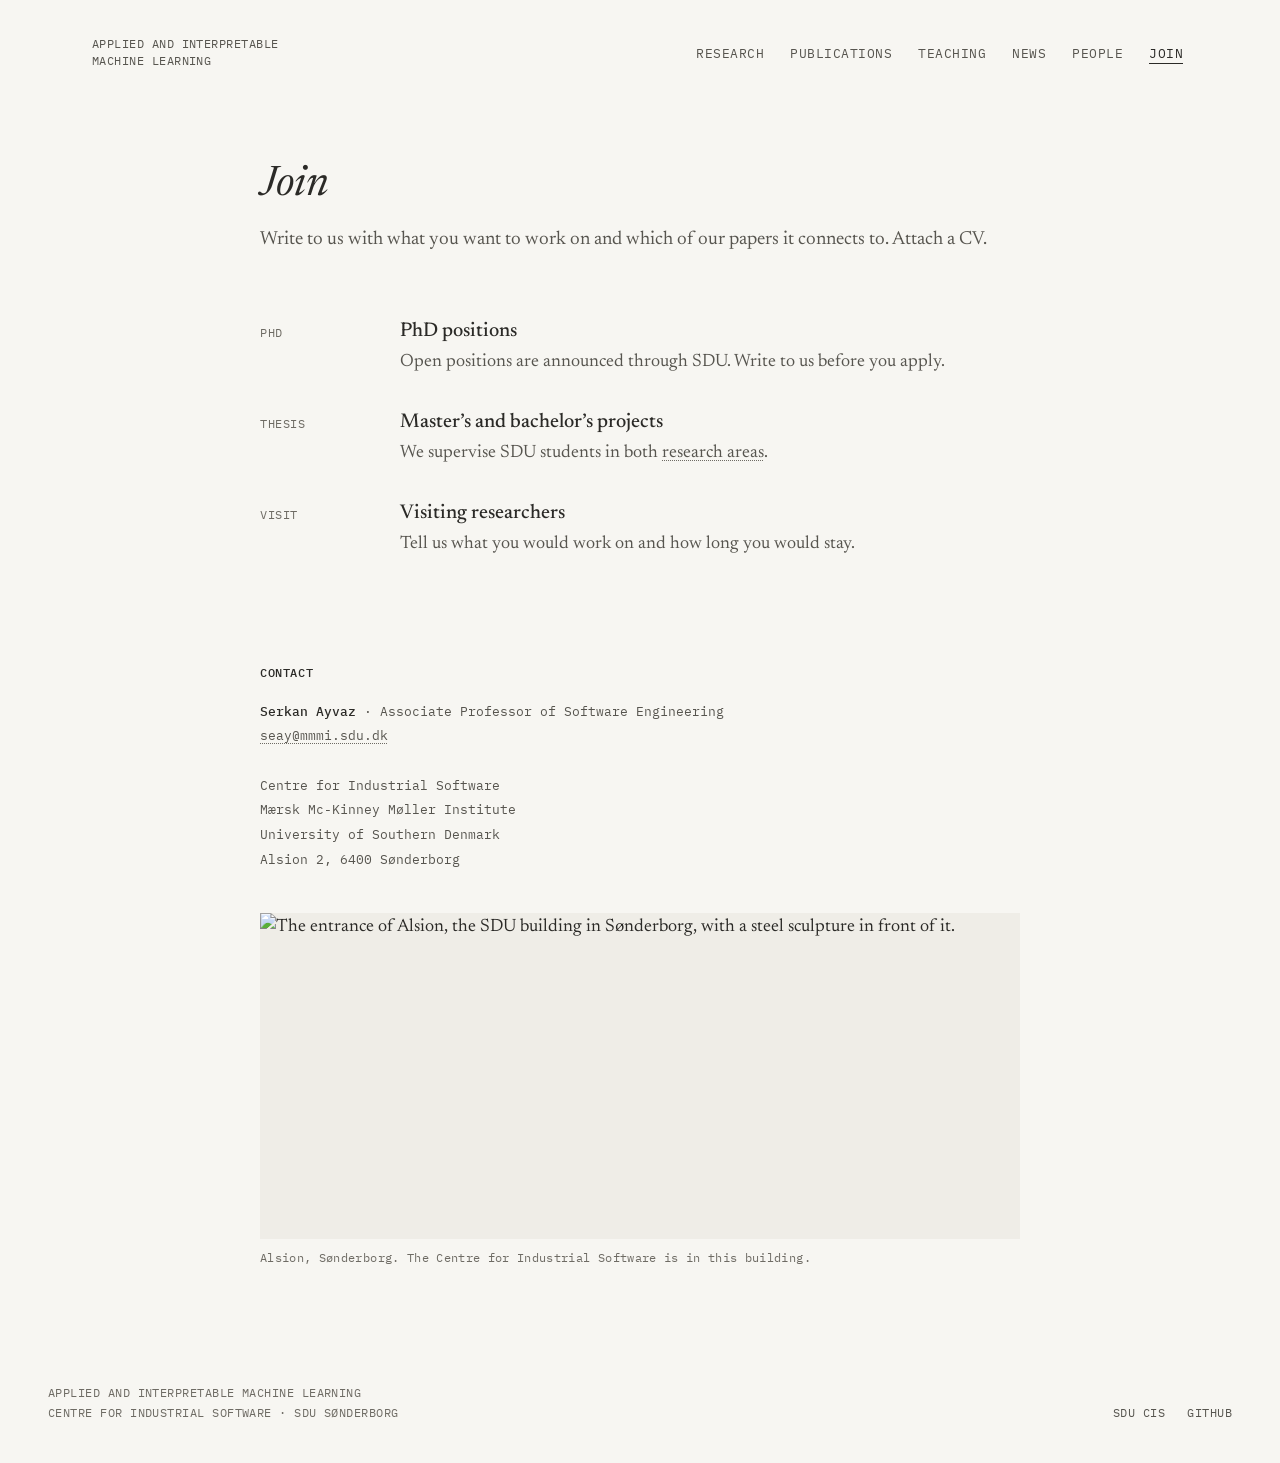
==== commit f8436289: "Add a teaching page and keep the news to papers and events Teaching: a new page at /teaching/, linke" ====
--- a/join/index.html
+++ b/join/index.html
@@ -23,6 +23,7 @@
     <nav class="nav" aria-label="Primary">
       <a href="/research/">Research</a>
       <a href="/publications/">Publications</a>
+      <a href="/teaching/">Teaching</a>
       <a href="/news/">News</a>
       <a href="/people/">People</a>
       <a class="on" aria-current="page" href="/join/">Join</a>
--- a/assets/css/site.css
+++ b/assets/css/site.css
@@ -189,26 +189,28 @@
     width: 100%;
     margin-left: 0;
     justify-content: space-between;
-    gap: 8px 12px;
-    font-size: 11.5px;
-    letter-spacing: 0.02em;
+    gap: 8px;
+    font-size: 11px;
+    letter-spacing: 0;
   }
 }
 
-/* The five navigation items still fit one row on the narrowest phones. */
-@media (max-width: 360px) {
+/* The six navigation items fit one row from 375px; below that the type
+   shrinks so they still fit one row down to 320px. */
+@media (max-width: 374px) {
   :root { --edge: 20px; }
-  .nav { font-size: 10.5px; letter-spacing: 0; gap: 8px; }
+  .nav { font-size: 10px; gap: 5px; }
 }
 
 /* ---------- home ---------- */
 
-.hero { padding: 96px 0 56px; }
+.hero { padding: 32px 0 40px; }
 
 @media (max-width: 640px) {
-  .hero { padding: 64px 0 36px; }
+  .hero { padding: 24px 0 32px; }
   .hero-place { text-wrap: balance; }
-  .hero-place br { display: none; }
+  .hero-place br,
+  .hero-lead br { display: none; }
 }
 
 .hero .shell { text-align: center; max-width: 1120px; }
@@ -226,12 +228,12 @@
   font-family: var(--serif);
   font-style: italic;
   font-weight: 400;
-  font-size: clamp(23px, 1rem + 1.6vw, 38px);
-  line-height: 1.3;
+  font-size: clamp(20px, 1rem + 0.5vw, 24px);
+  line-height: 1.35;
   letter-spacing: -0.005em;
   text-wrap: balance;
   margin: 26px auto;
-  max-width: 30em;
+  max-width: 40em;
 }
 
 /* The photograph under the home statement spans the header's width. */
@@ -427,6 +429,7 @@
 
 .pub-authors a { text-decoration-color: var(--rule); }
 .pub-meta .venue { font-style: italic; }
+.pub-meta a { text-decoration-color: var(--rule); }
 
 /* A distinction, such as an oral. */
 .tag {
